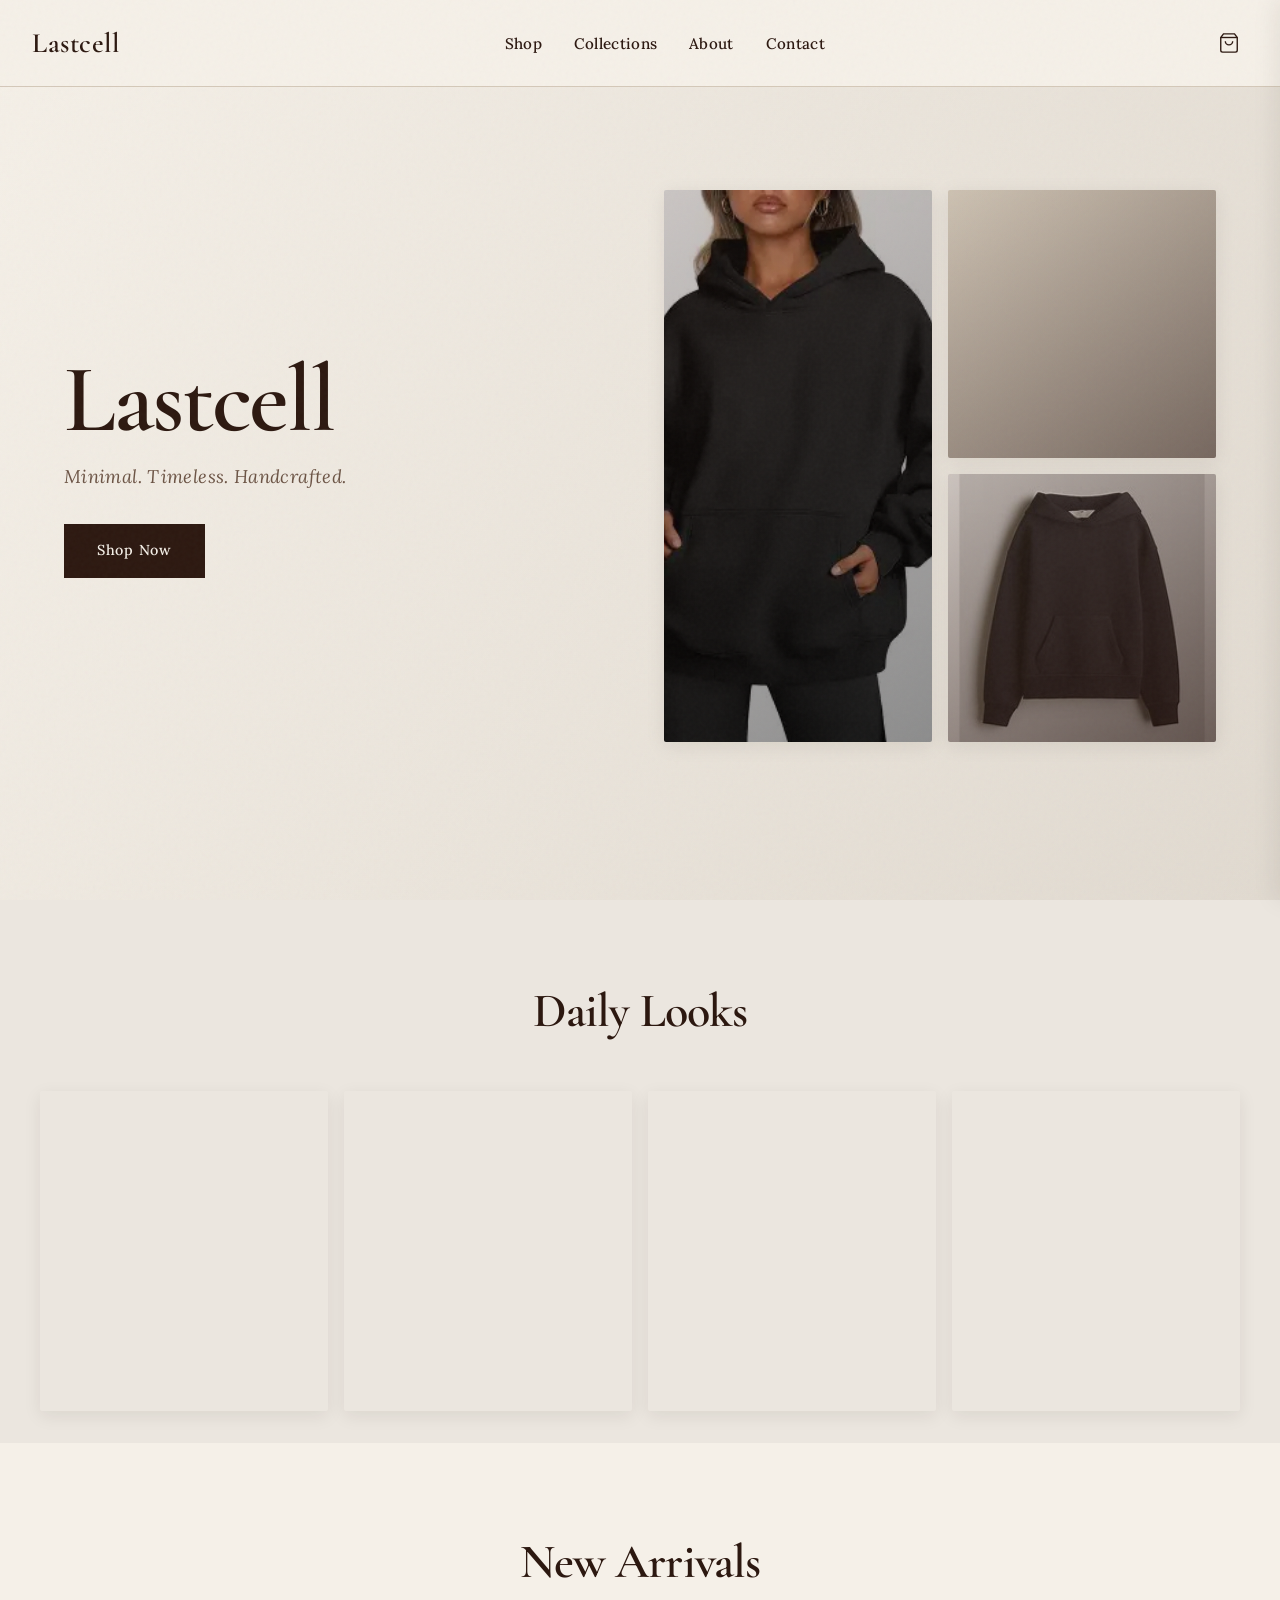
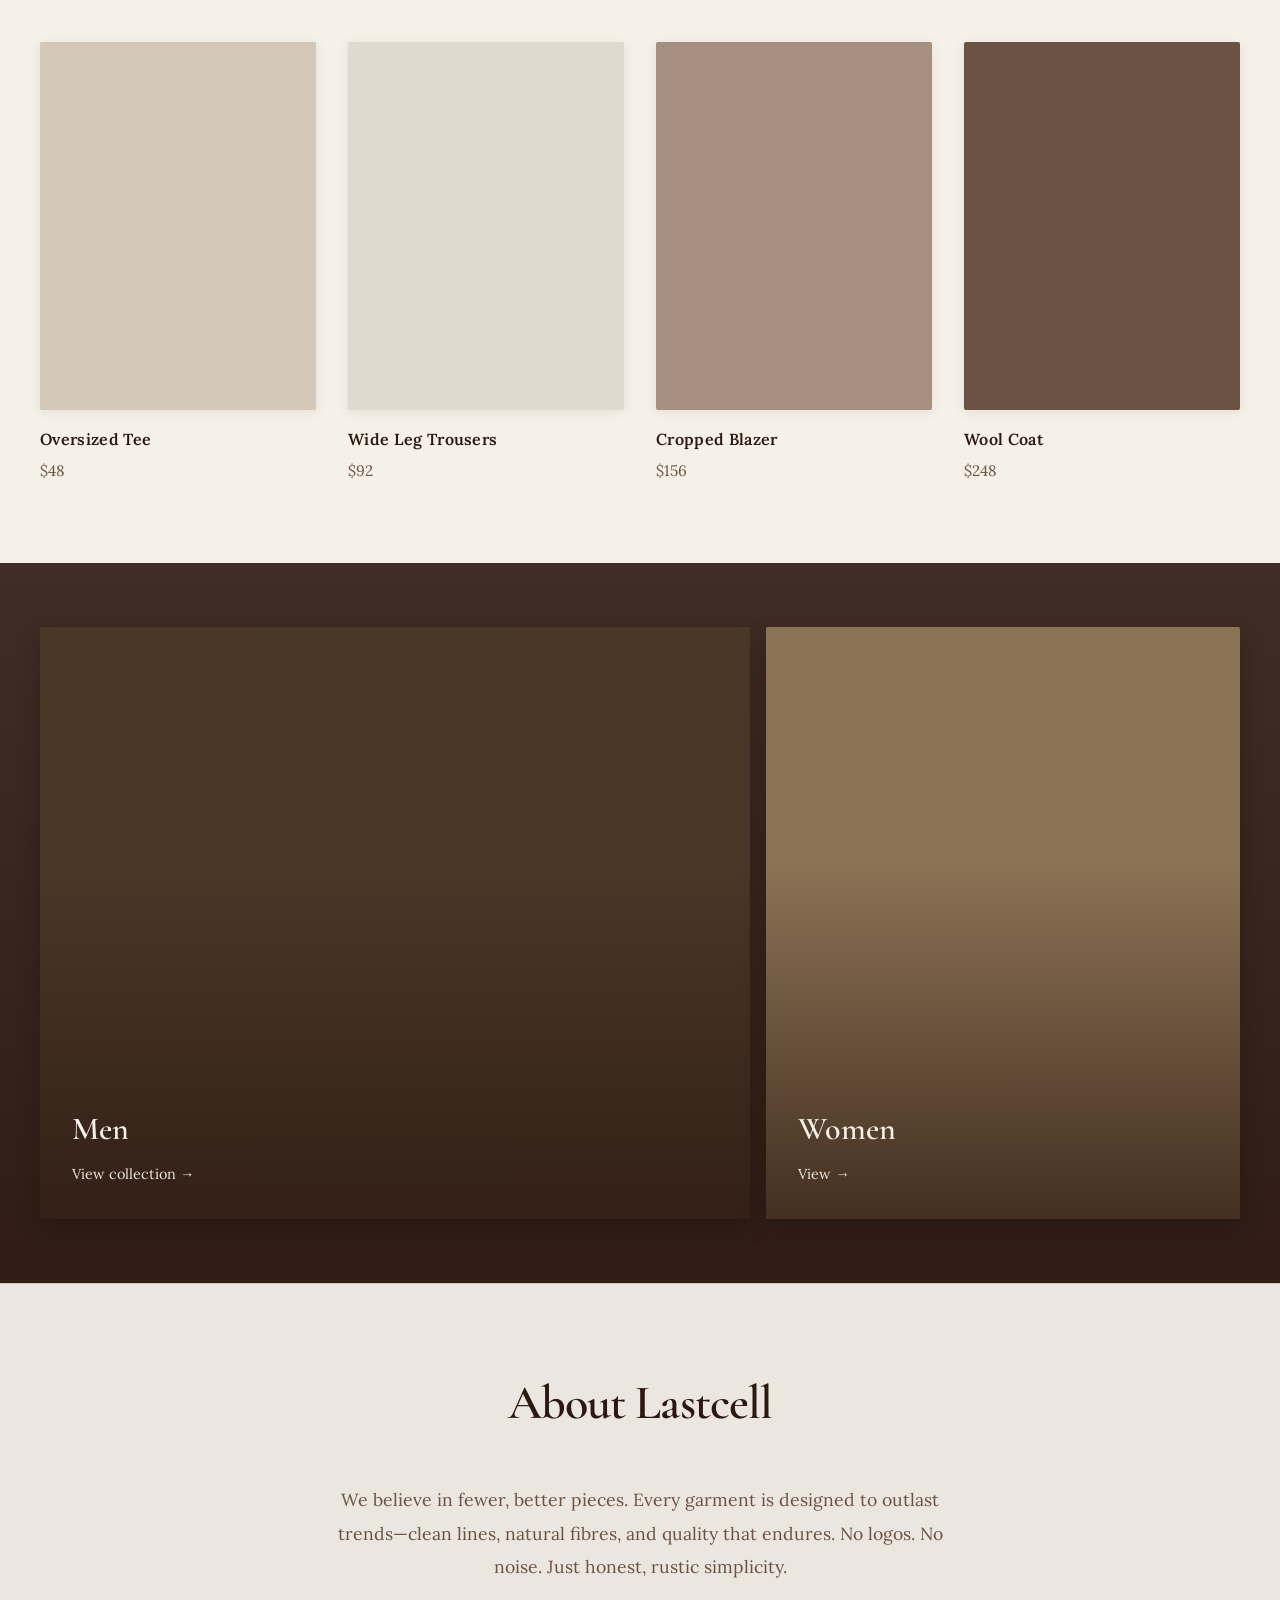
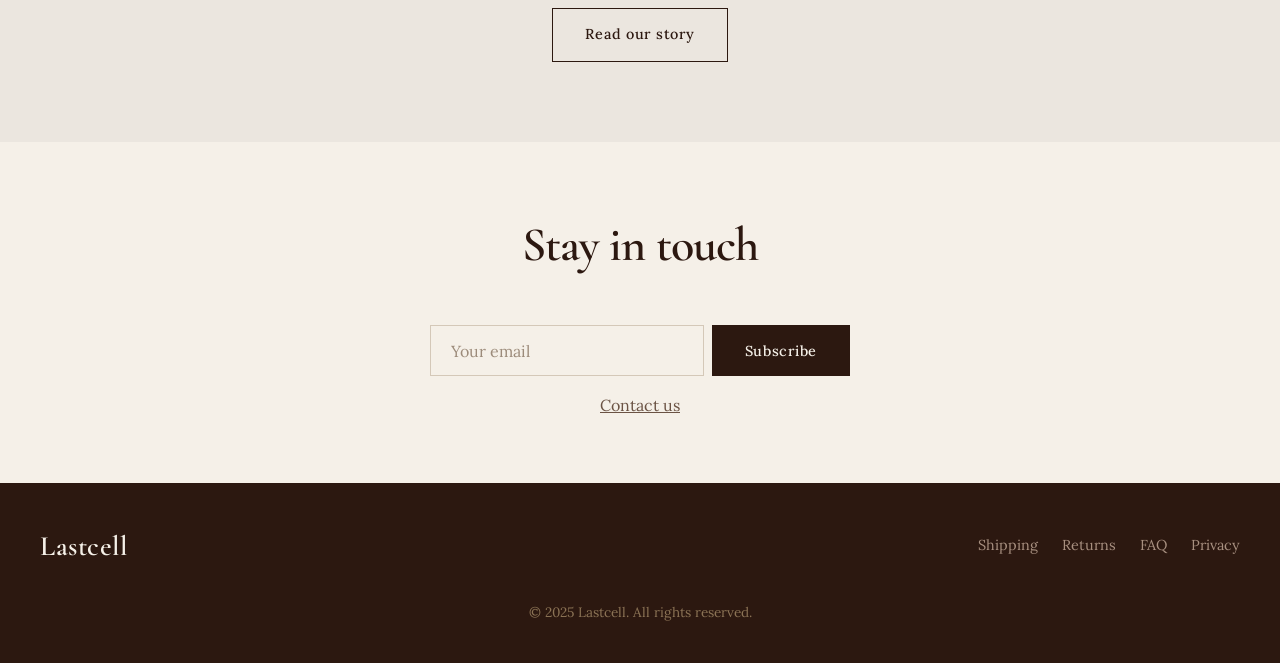
==== index.html @ 18452220 "Add files via upload" ====
<!DOCTYPE html>
<html lang="en">
<head>
  <meta charset="UTF-8">
  <meta name="viewport" content="width=device-width, initial-scale=1.0">
  <title>Lastcell — Clothing Store</title>
  <link rel="preconnect" href="https://fonts.googleapis.com">
  <link rel="preconnect" href="https://fonts.gstatic.com" crossorigin>
  <link href="https://fonts.googleapis.com/css2?family=Cormorant+Garamond:ital,wght@0,400;0,600;1,400&family=Lora:ital,wght@0,400;0,500;0,600;1,400&display=swap" rel="stylesheet">
  <link rel="stylesheet" href="styles.css">
</head>
<body>
  <header class="header">
    <a href="index.html" class="logo">Lastcell</a>
    <nav class="nav">
      <a href="shop.html">Shop</a>
      <a href="collections.html">Collections</a>
      <a href="about.html">About</a>
      <a href="contact.html">Contact</a>
    </nav>
    <div class="header-actions">
      <button class="icon-btn" id="cart-btn" aria-label="Cart">
        <svg width="22" height="22" viewBox="0 0 24 24" fill="none" stroke="currentColor" stroke-width="1.5"><path d="M6 2L3 6v14a2 2 0 0 0 2 2h14a2 2 0 0 0 2-2V6l-3-4z"/><line x1="3" y1="6" x2="21" y2="6"/><path d="M16 10a4 4 0 0 1-8 0"/></svg>
        <span class="cart-count" id="cart-count">0</span>
      </button>
      <button class="icon-btn menu-toggle" id="menu-toggle" aria-label="Menu">
        <span></span><span></span><span></span>
      </button>
    </div>
  </header>

  <main>
    <section class="hero">
      <div class="hero-content">
        <h1>Lastcell</h1>
        <p class="hero-tagline">Minimal. Timeless. Handcrafted.</p>
        <a href="shop.html" class="btn btn-primary">Shop Now</a>
      </div>
      <div class="hero-visual">
        <div class="hero-block hero-block-1"></div>
        <div class="hero-block hero-block-2"></div>
        <div class="hero-block hero-block-3"></div>
      </div>
    </section>

    <section class="lookbook">
      <h2 class="section-title">Daily Looks</h2>
      <div class="lookbook-grid">
        <div class="lookbook-item lookbook-1"></div>
        <div class="lookbook-item lookbook-2"></div>
        <div class="lookbook-item lookbook-3"></div>
        <div class="lookbook-item lookbook-4"></div>
      </div>
    </section>

    <section class="shop" id="shop">
      <h2 class="section-title">New Arrivals</h2>
      <div class="product-grid">
        <article class="product-card" data-id="1">
          <div class="product-image">
            <div class="product-placeholder product-a"></div>
            <button class="quick-add" data-name="Oversized Tee" data-price="48">Add to Cart</button>
          </div>
          <div class="product-info">
            <h3>Oversized Tee</h3>
            <span class="price">$48</span>
          </div>
        </article>
        <article class="product-card" data-id="2">
          <div class="product-image">
            <div class="product-placeholder product-b"></div>
            <button class="quick-add" data-name="Wide Leg Trousers" data-price="92">Add to Cart</button>
          </div>
          <div class="product-info">
            <h3>Wide Leg Trousers</h3>
            <span class="price">$92</span>
          </div>
        </article>
        <article class="product-card" data-id="3">
          <div class="product-image">
            <div class="product-placeholder product-c"></div>
            <button class="quick-add" data-name="Cropped Blazer" data-price="156">Add to Cart</button>
          </div>
          <div class="product-info">
            <h3>Cropped Blazer</h3>
            <span class="price">$156</span>
          </div>
        </article>
        <article class="product-card" data-id="4">
          <div class="product-image">
            <div class="product-placeholder product-d"></div>
            <button class="quick-add" data-name="Wool Coat" data-price="248">Add to Cart</button>
          </div>
          <div class="product-info">
            <h3>Wool Coat</h3>
            <span class="price">$248</span>
          </div>
        </article>
      </div>
    </section>

    <section class="collections" id="collections">
      <div class="collection-row">
        <div class="collection-card collection-card-large">
          <div class="collection-bg collection-men"></div>
          <div class="collection-overlay">
            <h3>Men</h3>
            <a href="collections.html#men" class="link-arrow">View collection →</a>
          </div>
        </div>
        <div class="collection-card">
          <div class="collection-bg collection-women"></div>
          <div class="collection-overlay">
            <h3>Women</h3>
            <a href="collections.html#women" class="link-arrow">View →</a>
          </div>
        </div>
      </div>
    </section>

    <section class="about" id="about">
      <div class="about-inner">
        <h2 class="section-title">About Lastcell</h2>
        <p class="about-text">We believe in fewer, better pieces. Every garment is designed to outlast trends—clean lines, natural fibres, and quality that endures. No logos. No noise. Just honest, rustic simplicity.</p>
        <a href="about.html" class="btn btn-outline" style="margin-top: 1.5rem;">Read our story</a>
      </div>
    </section>

    <section class="contact" id="contact">
      <h2 class="section-title">Stay in touch</h2>
      <form class="newsletter-form" id="newsletter-form">
        <input type="email" placeholder="Your email" required>
        <button type="submit" class="btn btn-primary">Subscribe</button>
      </form>
      <p style="text-align: center; margin-top: 1rem;"><a href="contact.html" style="color: var(--brown-mid); text-decoration: underline;">Contact us</a></p>
    </section>
  </main>

  <footer class="footer">
    <div class="footer-inner">
      <a href="index.html" class="logo">Lastcell</a>
      <div class="footer-links">
        <a href="shipping.html">Shipping</a>
        <a href="returns.html">Returns</a>
        <a href="faq.html">FAQ</a>
        <a href="privacy.html">Privacy</a>
      </div>
      <p class="copyright">© 2025 Lastcell. All rights reserved.</p>
    </div>
  </footer>

  <aside class="cart-drawer" id="cart-drawer">
    <div class="cart-header">
      <h3>Your Cart</h3>
      <button class="icon-btn close-cart" id="close-cart" aria-label="Close cart">×</button>
    </div>
    <ul class="cart-items" id="cart-items"></ul>
    <div class="cart-footer">
      <p class="cart-total">Total: $<span id="cart-total">0</span></p>
      <button class="btn btn-primary btn-full">Checkout</button>
    </div>
  </aside>
  <div class="cart-overlay" id="cart-overlay"></div>

  <script src="script.js"></script>
</body>
</html>
---- styles.css ----
/* Lastcell — Rustic Clothing Store */

:root {
  --cream: #f5f0e8;
  --paper: #ebe6df;
  --sand: #e0d9cf;
  --brown-dark: #2c1810;
  --brown: #4a3728;
  --brown-mid: #6b5344;
  --brown-light: #8b7355;
  --tan: #a89080;
  --gray-warm: #9c8b7a;
  --border: #d4c8b8;
  --shadow: rgba(44, 24, 16, 0.08);
  --transition: 0.25s ease;
}

*,
*::before,
*::after {
  box-sizing: border-box;
  margin: 0;
  padding: 0;
}

html {
  scroll-behavior: smooth;
}

body {
  font-family: 'Lora', Georgia, serif;
  background: var(--cream);
  color: var(--brown-dark);
  line-height: 1.65;
  overflow-x: hidden;
}

body::before {
  content: "";
  position: fixed;
  inset: 0;
  background-image: url("data:image/svg+xml,%3Csvg viewBox='0 0 256 256' xmlns='http://www.w3.org/2000/svg'%3E%3Cfilter id='noise'%3E%3CfeTurbulence type='fractalNoise' baseFrequency='0.9' numOctaves='4' stitchTiles='stitch'/%3E%3C/filter%3E%3Crect width='100%25' height='100%25' filter='url(%23noise)' opacity='0.03'/%3E%3C/svg%3E");
  pointer-events: none;
  z-index: 9999;
}

/* Header */
.header {
  position: fixed;
  top: 0;
  left: 0;
  right: 0;
  z-index: 100;
  display: flex;
  align-items: center;
  justify-content: space-between;
  padding: 1.25rem 2rem;
  background: var(--cream);
  border-bottom: 1px solid var(--border);
  transition: background var(--transition);
}

.header.scrolled {
  background: rgba(245, 240, 232, 0.96);
  backdrop-filter: blur(8px);
}

.logo {
  font-family: 'Cormorant Garamond', serif;
  font-size: 1.75rem;
  font-weight: 600;
  letter-spacing: 0.02em;
  color: var(--brown-dark);
  text-decoration: none;
}

.logo:hover {
  color: var(--brown);
}

.nav {
  display: flex;
  gap: 2rem;
}

.nav a {
  color: var(--brown-dark);
  text-decoration: none;
  font-size: 0.95rem;
  font-weight: 500;
  letter-spacing: 0.02em;
  transition: color var(--transition);
}

.nav a:hover,
.nav a.active {
  color: var(--brown-light);
}

.header-actions {
  display: flex;
  align-items: center;
  gap: 0.75rem;
}

.icon-btn {
  background: none;
  border: none;
  cursor: pointer;
  padding: 0.5rem;
  color: var(--brown-dark);
  position: relative;
  display: flex;
  align-items: center;
  justify-content: center;
  transition: opacity var(--transition);
}

.icon-btn:hover {
  opacity: 0.75;
}

.cart-count {
  position: absolute;
  top: 2px;
  right: 2px;
  background: var(--brown-dark);
  color: var(--cream);
  font-size: 0.65rem;
  font-weight: 600;
  min-width: 1.1rem;
  height: 1.1rem;
  border-radius: 50%;
  display: flex;
  align-items: center;
  justify-content: center;
}

.cart-count.empty {
  display: none;
}

.menu-toggle {
  flex-direction: column;
  gap: 5px;
  display: none;
}

.menu-toggle span {
  display: block;
  width: 20px;
  height: 2px;
  background: var(--brown-dark);
}

@media (max-width: 768px) {
  .nav {
    position: absolute;
    top: 100%;
    left: 0;
    right: 0;
    flex-direction: column;
    background: var(--cream);
    border-bottom: 1px solid var(--border);
    padding: 1rem;
    gap: 0.5rem;
    display: none;
  }
  .nav.open {
    display: flex;
  }
  .menu-toggle {
    display: flex;
  }
}

/* Hero */
.hero {
  min-height: 100vh;
  display: grid;
  grid-template-columns: 1fr 1fr;
  align-items: center;
  padding: 6rem 4rem 4rem;
  gap: 3rem;
  background:
    linear-gradient(120deg, rgba(245, 240, 232, 0.95), rgba(224, 217, 207, 0.96)),
    url("https://images.unsplash.com/photo-1490481651871-ab68de25d43d?auto=format&fit=crop&w=1600&q=80")
      center/cover no-repeat;
}

.hero-content h1 {
  font-family: 'Cormorant Garamond', serif;
  font-size: clamp(3.5rem, 8vw, 6rem);
  font-weight: 600;
  letter-spacing: -0.02em;
  line-height: 0.95;
  margin-bottom: 1rem;
  color: var(--brown-dark);
}

.hero-tagline {
  font-size: 1.15rem;
  color: var(--brown-mid);
  margin-bottom: 2rem;
  letter-spacing: 0.02em;
  font-style: italic;
}

.btn {
  display: inline-block;
  padding: 0.9rem 2rem;
  font-family: inherit;
  font-size: 0.9rem;
  font-weight: 500;
  letter-spacing: 0.05em;
  text-decoration: none;
  border: 1px solid var(--brown-dark);
  cursor: pointer;
  transition: background var(--transition), color var(--transition), border-color var(--transition);
}

.btn-primary {
  background: var(--brown-dark);
  color: var(--cream);
  border-color: var(--brown-dark);
}

.btn-primary:hover {
  background: var(--brown);
  border-color: var(--brown);
}

.btn-outline {
  background: transparent;
  color: var(--brown-dark);
}

.btn-outline:hover {
  background: var(--brown-dark);
  color: var(--cream);
}

.hero-visual {
  display: grid;
  grid-template-columns: 1fr 1fr;
  grid-template-rows: 1fr 1fr;
  gap: 1rem;
  aspect-ratio: 1;
  max-height: 70vh;
}

.hero-block {
  border-radius: 2px;
  transition: transform var(--transition);
  box-shadow: 0 4px 20px var(--shadow);
}

.hero-block-1 {
  grid-row: span 2;
  background:
    linear-gradient(145deg, rgba(44, 24, 16, 0.25), rgba(0, 0, 0, 0.45)),
    url("images/hero-main.webp")
      center/cover no-repeat;
}

.hero-block-2 {
  background:
    linear-gradient(145deg, rgba(139, 115, 85, 0.3), rgba(44, 24, 16, 0.6)),
    url("images/hero-side.webp")
      center/cover no-repeat;
}

.hero-block-3 {
  background:
    linear-gradient(145deg, rgba(107, 83, 68, 0.35), rgba(44, 24, 16, 0.7)),
    url("images/hero-bottom.jpeg")
      center/cover no-repeat;
}

.hero-block:hover {
  transform: scale(1.02);
}

@media (max-width: 900px) {
  .hero {
    grid-template-columns: 1fr;
    padding: 5rem 2rem 3rem;
    text-align: center;
  }
  .hero-content .btn {
    margin: 0 auto;
  }
  .hero-visual {
    max-height: 50vh;
    margin: 0 auto;
  }
}

/* Page title (inner pages) */
.page-hero {
  padding: 7rem 2rem 3rem;
  text-align: center;
  background: var(--paper);
  border-bottom: 1px solid var(--border);
}

.page-hero h1 {
  font-family: 'Cormorant Garamond', serif;
  font-size: clamp(2.5rem, 5vw, 3.5rem);
  font-weight: 600;
  color: var(--brown-dark);
  margin-bottom: 0.5rem;
}

.page-hero p {
  color: var(--brown-mid);
  font-size: 1.05rem;
}

/* Sections */
.section-title {
  font-family: 'Cormorant Garamond', serif;
  font-size: clamp(2rem, 4vw, 3rem);
  font-weight: 600;
  letter-spacing: -0.02em;
  margin-bottom: 2.5rem;
  text-align: center;
  color: var(--brown-dark);
}

/* Lookbook */
.lookbook {
  padding: 4.5rem 2rem 2rem;
  background: var(--paper);
}

.lookbook-grid {
  max-width: 1200px;
  margin: 0 auto;
  display: grid;
  grid-template-columns: repeat(4, 1fr);
  gap: 1rem;
}

.lookbook-item {
  border-radius: 2px;
  min-height: 320px;
  box-shadow: 0 5px 18px var(--shadow);
}

.lookbook-1 {
  background: url("https://images.unsplash.com/photo-1524504388940-b1c1722653e1?auto=format&fit=crop&w=900&q=80")
    center/cover no-repeat;
}

.lookbook-2 {
  background: url("https://images.unsplash.com/photo-1485230895905-ec40ba36b9bc?auto=format&fit=crop&w=900&q=80")
    center/cover no-repeat;
}

.lookbook-3 {
  background: url("https://images.unsplash.com/photo-1464863979621-258859e62245?auto=format&fit=crop&w=900&q=80")
    center/cover no-repeat;
}

.lookbook-4 {
  background: url("https://images.unsplash.com/photo-1515886657613-9f3515b0c78f?auto=format&fit=crop&w=900&q=80")
    center/cover no-repeat;
}

@media (max-width: 900px) {
  .lookbook-grid {
    grid-template-columns: repeat(2, 1fr);
  }
}

@media (max-width: 560px) {
  .lookbook-grid {
    grid-template-columns: 1fr;
  }
}

/* Shop / Products */
.shop {
  padding: 5rem 2rem;
  background: var(--cream);
}

.product-grid {
  display: grid;
  grid-template-columns: repeat(auto-fill, minmax(260px, 1fr));
  gap: 2rem;
  max-width: 1200px;
  margin: 0 auto;
}

.product-card {
  transition: transform var(--transition);
}

.product-card:hover {
  transform: translateY(-4px);
}

.product-image {
  position: relative;
  aspect-ratio: 3/4;
  border-radius: 2px;
  overflow: hidden;
  margin-bottom: 1rem;
  background: var(--sand);
  box-shadow: 0 2px 12px var(--shadow);
}

.product-placeholder {
  width: 100%;
  height: 100%;
}

.product-a {
  background: #d4c8b8 url("https://images.unsplash.com/photo-1503341504253-dff4815485f1?auto=format&fit=crop&w=900&q=80")
    center/cover no-repeat;
}
.product-b {
  background: #e0d9cf url("https://images.unsplash.com/photo-1475180098004-ca77a66827be?auto=format&fit=crop&w=900&q=80")
    center/cover no-repeat;
}
.product-c {
  background: #a89080 url("https://images.unsplash.com/photo-1554412933-514a83d2f3c8?auto=format&fit=crop&w=900&q=80")
    center/cover no-repeat;
}
.product-d {
  background: #6b5344 url("https://images.unsplash.com/photo-1489987707025-afc232f7ea0f?auto=format&fit=crop&w=900&q=80")
    center/cover no-repeat;
}

.quick-add {
  position: absolute;
  bottom: 0;
  left: 0;
  right: 0;
  padding: 1rem;
  background: var(--brown-dark);
  color: var(--cream);
  border: none;
  font-family: inherit;
  font-size: 0.85rem;
  font-weight: 500;
  letter-spacing: 0.05em;
  cursor: pointer;
  transform: translateY(100%);
  transition: transform var(--transition);
}

.product-card:hover .quick-add {
  transform: translateY(0);
}

.quick-add:hover {
  background: var(--brown);
}

.product-info h3 {
  font-size: 1rem;
  font-weight: 600;
  letter-spacing: 0.02em;
  margin-bottom: 0.25rem;
  color: var(--brown-dark);
}

.product-info .price {
  font-size: 0.95rem;
  color: var(--brown-mid);
}

/* Collections */
.collections {
  padding: 4rem 2rem;
  background:
    linear-gradient(180deg, rgba(44, 24, 16, 0.9), rgba(44, 24, 16, 0.98)),
    url("https://images.unsplash.com/photo-1542272605-13f47b629b0c?auto=format&fit=crop&w=1500&q=80")
      center/cover no-repeat;
  color: var(--cream);
}

.collection-row {
  display: grid;
  grid-template-columns: 1.5fr 1fr;
  gap: 1rem;
  max-width: 1200px;
  margin: 0 auto;
}

.collection-card {
  position: relative;
  aspect-ratio: 4/5;
  border-radius: 2px;
  overflow: hidden;
  box-shadow: 0 8px 24px rgba(0,0,0,0.2);
}

.collection-card-large {
  aspect-ratio: auto;
  min-height: 400px;
}

.collection-bg {
  position: absolute;
  inset: 0;
  background-size: cover;
  background-position: center;
  transition: transform 0.5s ease;
}

.collection-card:hover .collection-bg {
  transform: scale(1.05);
}

.collection-men {
  background: #4a3728 url("https://images.unsplash.com/photo-1617137968427-85924c800a22?auto=format&fit=crop&w=1400&q=80")
    center/cover no-repeat;
}

.collection-women {
  background: #8b7355 url("https://images.unsplash.com/photo-1469334031218-e382a71b716b?auto=format&fit=crop&w=1400&q=80")
    center/cover no-repeat;
}

.collection-overlay {
  position: absolute;
  inset: 0;
  display: flex;
  flex-direction: column;
  justify-content: flex-end;
  padding: 2rem;
  background: linear-gradient(transparent 40%, rgba(44, 24, 16, 0.75) 100%);
}

.collection-overlay h3 {
  font-family: 'Cormorant Garamond', serif;
  font-size: 2rem;
  font-weight: 600;
  margin-bottom: 0.5rem;
}

.link-arrow {
  color: var(--cream);
  text-decoration: none;
  font-size: 0.9rem;
  opacity: 0.95;
  transition: opacity var(--transition);
}

.link-arrow:hover {
  opacity: 1;
}

@media (max-width: 768px) {
  .collection-row {
    grid-template-columns: 1fr;
  }
}

/* Collections page grid */
.collection-links {
  display: grid;
  grid-template-columns: repeat(auto-fit, minmax(280px, 1fr));
  gap: 2rem;
  max-width: 1000px;
  margin: 0 auto;
  padding: 3rem 2rem;
}

.collection-link-card {
  display: block;
  position: relative;
  aspect-ratio: 4/5;
  border-radius: 2px;
  overflow: hidden;
  text-decoration: none;
  color: var(--cream);
  box-shadow: 0 8px 24px var(--shadow);
}

.collection-link-card .collection-bg {
  position: absolute;
  inset: 0;
  transition: transform 0.5s ease;
}

.collection-link-card:hover .collection-bg {
  transform: scale(1.05);
}

.collection-link-card .collection-overlay {
  position: absolute;
  inset: 0;
  display: flex;
  flex-direction: column;
  justify-content: flex-end;
  padding: 2rem;
  background: linear-gradient(transparent 40%, rgba(44, 24, 16, 0.8) 100%);
}

.collection-link-card h3 {
  font-family: 'Cormorant Garamond', serif;
  font-size: 2rem;
  font-weight: 600;
}

/* About */
.about {
  padding: 5rem 2rem;
  background: var(--paper);
  border-top: 1px solid var(--border);
}

.about-inner {
  max-width: 640px;
  margin: 0 auto;
  text-align: center;
}

.about-text {
  font-size: 1.1rem;
  color: var(--brown-mid);
  line-height: 1.9;
}

/* Contact / Newsletter */
.contact {
  padding: 4rem 2rem;
  background: var(--cream);
}

.newsletter-form {
  display: flex;
  gap: 0.5rem;
  max-width: 420px;
  margin: 0 auto;
}

.newsletter-form input {
  flex: 1;
  padding: 0.9rem 1.25rem;
  font-family: inherit;
  font-size: 1rem;
  border: 1px solid var(--border);
  border-radius: 0;
  background: var(--cream);
  color: var(--brown-dark);
  outline: none;
  transition: border-color var(--transition);
}

.newsletter-form input:focus {
  border-color: var(--brown-dark);
}

.newsletter-form input::placeholder {
  color: var(--gray-warm);
}

@media (max-width: 480px) {
  .newsletter-form {
    flex-direction: column;
  }
}

/* Content page (about, contact, policy) */
.content-page {
  max-width: 720px;
  margin: 0 auto;
  padding: 3rem 2rem 5rem;
}

.content-page h2 {
  font-family: 'Cormorant Garamond', serif;
  font-size: 1.5rem;
  font-weight: 600;
  color: var(--brown-dark);
  margin-top: 2rem;
  margin-bottom: 0.75rem;
}

.content-page p,
.content-page ul {
  color: var(--brown-mid);
  margin-bottom: 1rem;
  line-height: 1.85;
}

.content-page ul {
  padding-left: 1.5rem;
}

.content-page a {
  color: var(--brown-light);
  text-decoration: underline;
}

.content-page a:hover {
  color: var(--brown-dark);
}

/* Contact form */
.contact-form {
  max-width: 480px;
  margin: 2rem auto 0;
}

.contact-form label {
  display: block;
  font-size: 0.9rem;
  font-weight: 500;
  color: var(--brown-dark);
  margin-bottom: 0.35rem;
}

.contact-form input,
.contact-form textarea {
  width: 100%;
  padding: 0.75rem 1rem;
  margin-bottom: 1.25rem;
  font-family: inherit;
  font-size: 1rem;
  border: 1px solid var(--border);
  background: var(--cream);
  color: var(--brown-dark);
  outline: none;
  transition: border-color var(--transition);
}

.contact-form textarea {
  min-height: 120px;
  resize: vertical;
}

.contact-form input:focus,
.contact-form textarea:focus {
  border-color: var(--brown-dark);
}

/* Footer */
.footer {
  padding: 2.5rem 2rem;
  background: var(--brown-dark);
  color: var(--cream);
}

.footer-inner {
  max-width: 1200px;
  margin: 0 auto;
  display: flex;
  flex-wrap: wrap;
  align-items: center;
  justify-content: space-between;
  gap: 1rem;
}

.footer .logo {
  color: var(--cream);
}

.footer-links {
  display: flex;
  gap: 1.5rem;
}

.footer-links a {
  color: var(--tan);
  text-decoration: none;
  font-size: 0.9rem;
  transition: color var(--transition);
}

.footer-links a:hover {
  color: var(--cream);
}

.copyright {
  font-size: 0.85rem;
  color: var(--brown-light);
  width: 100%;
  text-align: center;
  margin-top: 1rem;
}

@media (max-width: 600px) {
  .footer-inner {
    flex-direction: column;
    text-align: center;
  }
}

/* Cart drawer */
.cart-drawer {
  position: fixed;
  top: 0;
  right: 0;
  width: 100%;
  max-width: 380px;
  height: 100vh;
  background: var(--cream);
  box-shadow: -4px 0 24px var(--shadow);
  z-index: 200;
  display: flex;
  flex-direction: column;
  transform: translateX(100%);
  transition: transform 0.3s ease;
  border-left: 1px solid var(--border);
}

.cart-drawer.open {
  transform: translateX(0);
}

.cart-header {
  display: flex;
  align-items: center;
  justify-content: space-between;
  padding: 1.5rem 1.5rem 0;
  border-bottom: 1px solid var(--border);
  margin-bottom: 1rem;
}

.cart-header h3 {
  font-family: 'Cormorant Garamond', serif;
  font-size: 1.5rem;
  font-weight: 600;
  color: var(--brown-dark);
}

.close-cart {
  font-size: 1.75rem;
  line-height: 1;
  padding: 0.25rem;
  color: var(--brown-dark);
}

.cart-items {
  flex: 1;
  overflow-y: auto;
  padding: 0 1.5rem;
  list-style: none;
}

.cart-item {
  display: flex;
  justify-content: space-between;
  align-items: center;
  padding: 1rem 0;
  border-bottom: 1px solid var(--border);
}

.cart-item-name {
  font-weight: 500;
  color: var(--brown-dark);
}

.cart-item-price {
  color: var(--brown-mid);
  font-size: 0.9rem;
}

.cart-footer {
  padding: 1.5rem;
  border-top: 1px solid var(--border);
}

.cart-total {
  font-weight: 600;
  font-size: 1.1rem;
  margin-bottom: 1rem;
  color: var(--brown-dark);
}

.btn-full {
  width: 100%;
  text-align: center;
}

.cart-overlay {
  position: fixed;
  inset: 0;
  background: rgba(44, 24, 16, 0.35);
  z-index: 199;
  opacity: 0;
  pointer-events: none;
  transition: opacity 0.3s ease;
}

.cart-overlay.open {
  opacity: 1;
  pointer-events: auto;
}

.cart-empty {
  padding: 2rem;
  text-align: center;
  color: var(--brown-mid);
}
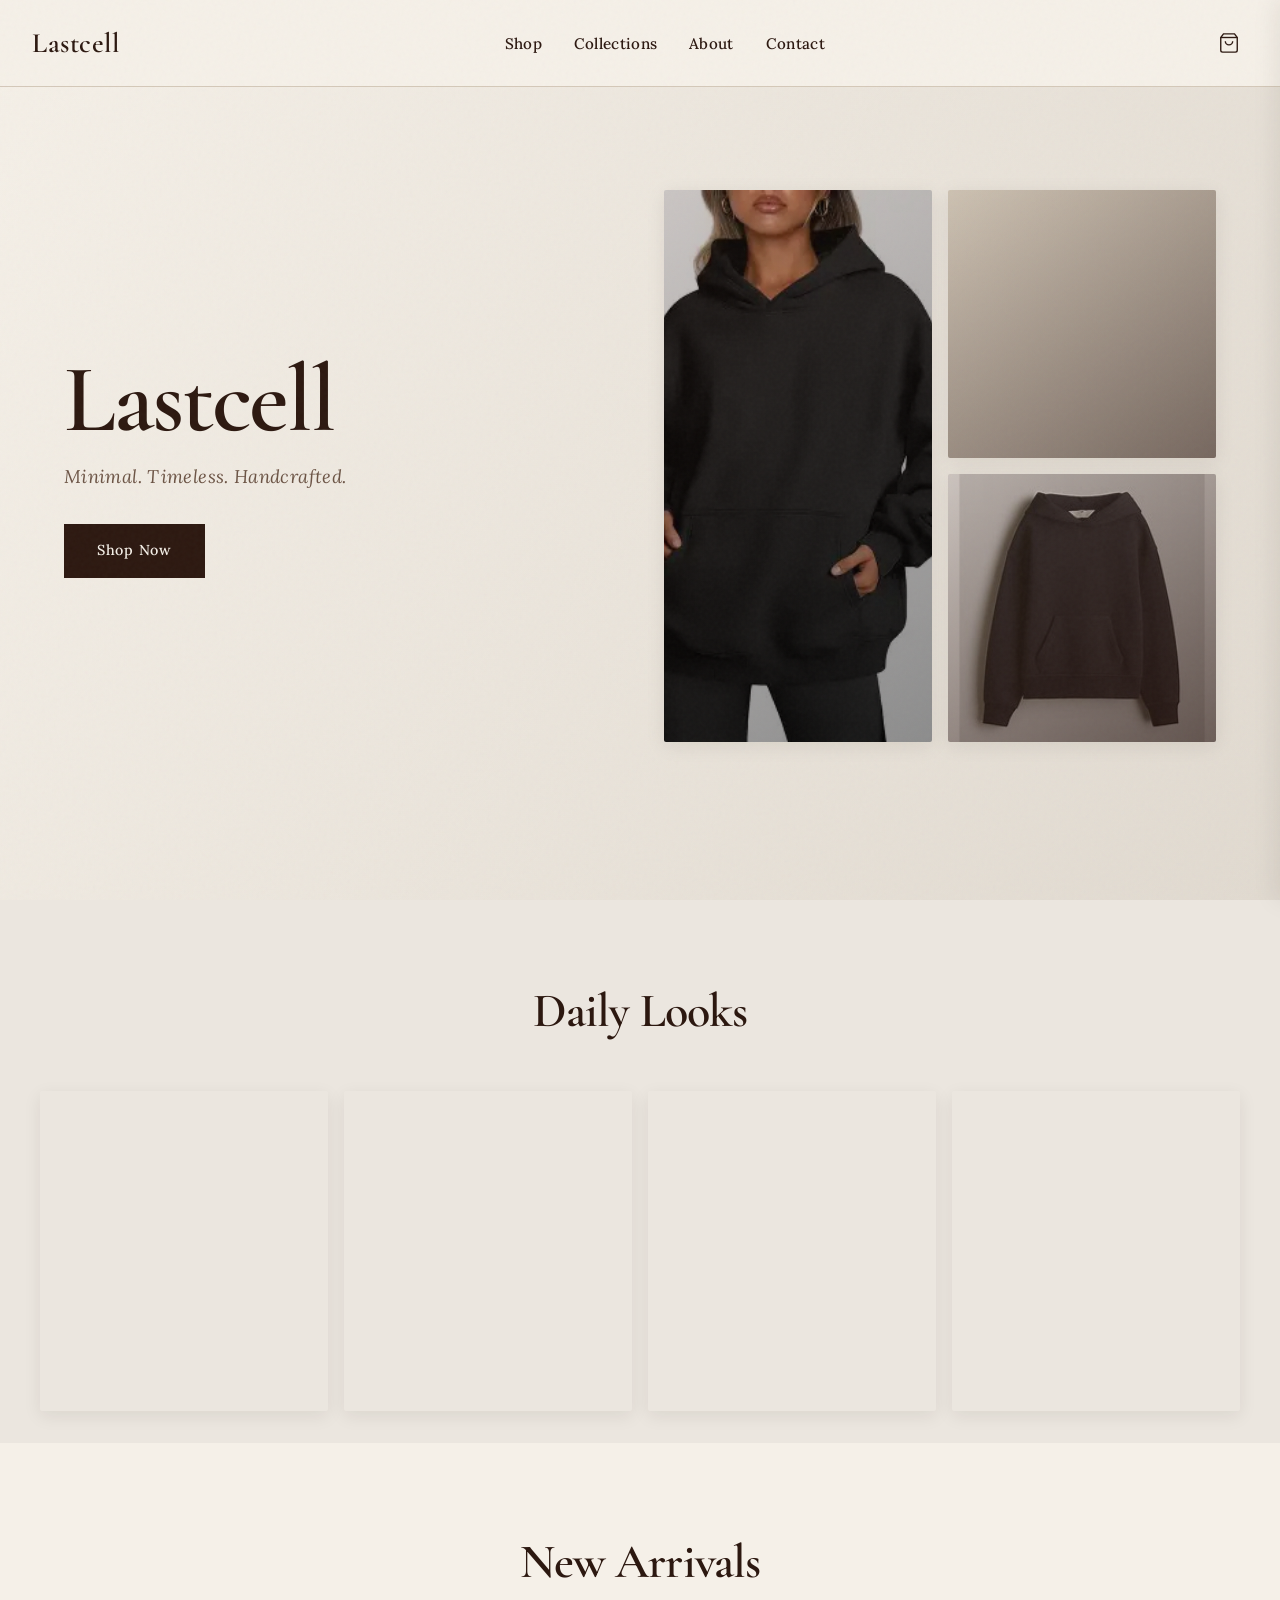
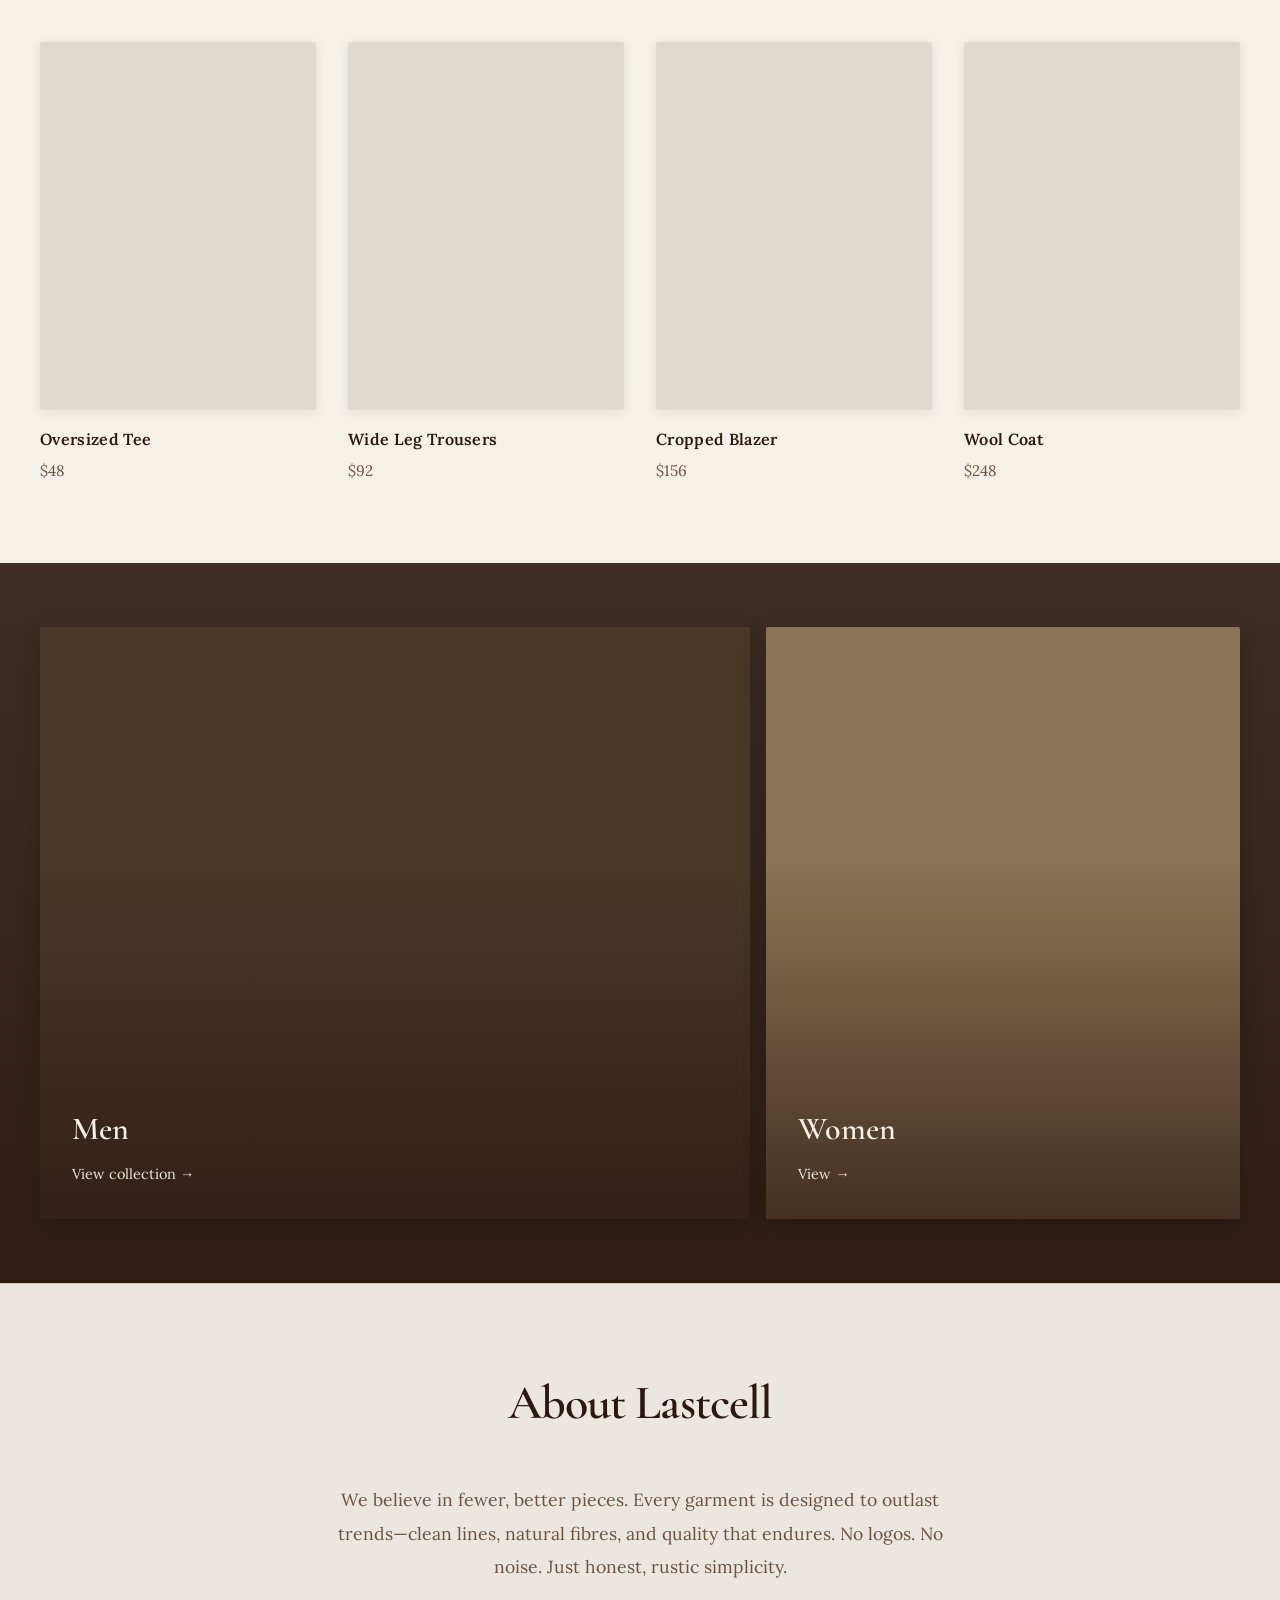
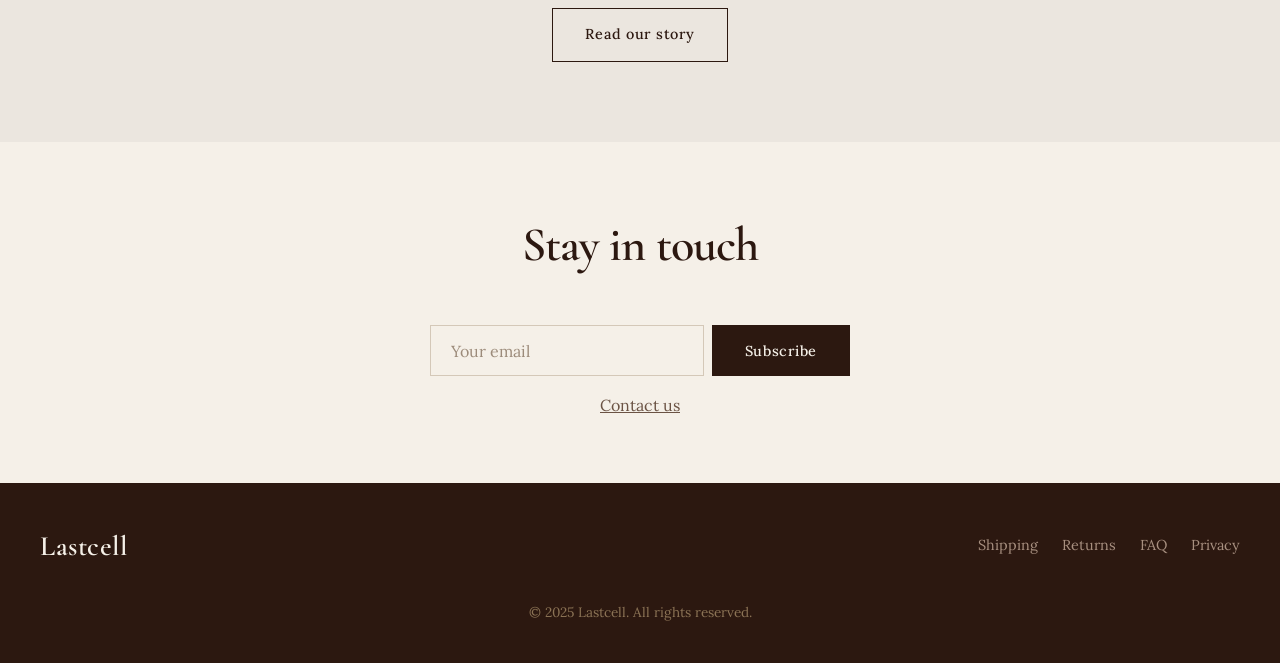
==== commit 172a5b35: "Update index.html" ====
--- a/index.html
+++ b/index.html
@@ -46,19 +46,28 @@
     <section class="lookbook">
       <h2 class="section-title">Daily Looks</h2>
       <div class="lookbook-grid">
-        <div class="lookbook-item lookbook-1"></div>
-        <div class="lookbook-item lookbook-2"></div>
-        <div class="lookbook-item lookbook-3"></div>
-        <div class="lookbook-item lookbook-4"></div>
+        <div class="lookbook-item lookbook-1">
+          <img src="https://images.unsplash.com/photo-1516826957135-700dedea698c?auto=format&fit=crop&w=800&q=80" alt="">
+        </div>
+        <div class="lookbook-item lookbook-2">
+          <img src="https://images.unsplash.com/photo-1503342217505-b0a15cf70489?auto=format&fit=crop&w=800&q=80" alt="">
+        </div>
+        <div class="lookbook-item lookbook-3">
+          <img src="https://images.unsplash.com/photo-1495121605193-b116b5b09a27?auto=format&fit=crop&w=800&q=80" alt="">
+        </div>
+        <div class="lookbook-item lookbook-4">
+          <img src="https://images.unsplash.com/photo-1529139574466-a303027c1d8b?auto=format&fit=crop&w=800&q=80" alt="">
+        </div>
       </div>
     </section>
 
     <section class="shop" id="shop">
       <h2 class="section-title">New Arrivals</h2>
       <div class="product-grid">
+
         <article class="product-card" data-id="1">
           <div class="product-image">
-            <div class="product-placeholder product-a"></div>
+            <img src="https://images.unsplash.com/photo-1602810319428-019690571b5b?auto=format&fit=crop&w=800&q=80" alt="">
             <button class="quick-add" data-name="Oversized Tee" data-price="48">Add to Cart</button>
           </div>
           <div class="product-info">
@@ -66,9 +75,10 @@
             <span class="price">$48</span>
           </div>
         </article>
+
         <article class="product-card" data-id="2">
           <div class="product-image">
-            <div class="product-placeholder product-b"></div>
+            <img src="https://images.unsplash.com/photo-1583003070462-8b6c6f2c7c62?auto=format&fit=crop&w=800&q=80" alt="">
             <button class="quick-add" data-name="Wide Leg Trousers" data-price="92">Add to Cart</button>
           </div>
           <div class="product-info">
@@ -76,9 +86,10 @@
             <span class="price">$92</span>
           </div>
         </article>
+
         <article class="product-card" data-id="3">
           <div class="product-image">
-            <div class="product-placeholder product-c"></div>
+            <img src="https://images.unsplash.com/photo-1593030761757-71fae45fa0e7?auto=format&fit=crop&w=800&q=80" alt="">
             <button class="quick-add" data-name="Cropped Blazer" data-price="156">Add to Cart</button>
           </div>
           <div class="product-info">
@@ -86,9 +97,10 @@
             <span class="price">$156</span>
           </div>
         </article>
+
         <article class="product-card" data-id="4">
           <div class="product-image">
-            <div class="product-placeholder product-d"></div>
+            <img src="https://images.unsplash.com/photo-1544441893-675973e31985?auto=format&fit=crop&w=800&q=80" alt="">
             <button class="quick-add" data-name="Wool Coat" data-price="248">Add to Cart</button>
           </div>
           <div class="product-info">
@@ -96,25 +108,33 @@
             <span class="price">$248</span>
           </div>
         </article>
+
       </div>
     </section>
 
     <section class="collections" id="collections">
       <div class="collection-row">
+
         <div class="collection-card collection-card-large">
-          <div class="collection-bg collection-men"></div>
+          <div class="collection-bg collection-men">
+            <img src="https://images.unsplash.com/photo-1593032457868-71c8e2dfc6d7?auto=format&fit=crop&w=1200&q=80" alt="">
+          </div>
           <div class="collection-overlay">
             <h3>Men</h3>
             <a href="collections.html#men" class="link-arrow">View collection →</a>
           </div>
         </div>
+
         <div class="collection-card">
-          <div class="collection-bg collection-women"></div>
+          <div class="collection-bg collection-women">
+            <img src="https://images.unsplash.com/photo-1594633313593-bab3825d0caf?auto=format&fit=crop&w=800&q=80" alt="">
+          </div>
           <div class="collection-overlay">
             <h3>Women</h3>
             <a href="collections.html#women" class="link-arrow">View →</a>
           </div>
         </div>
+
       </div>
     </section>
 
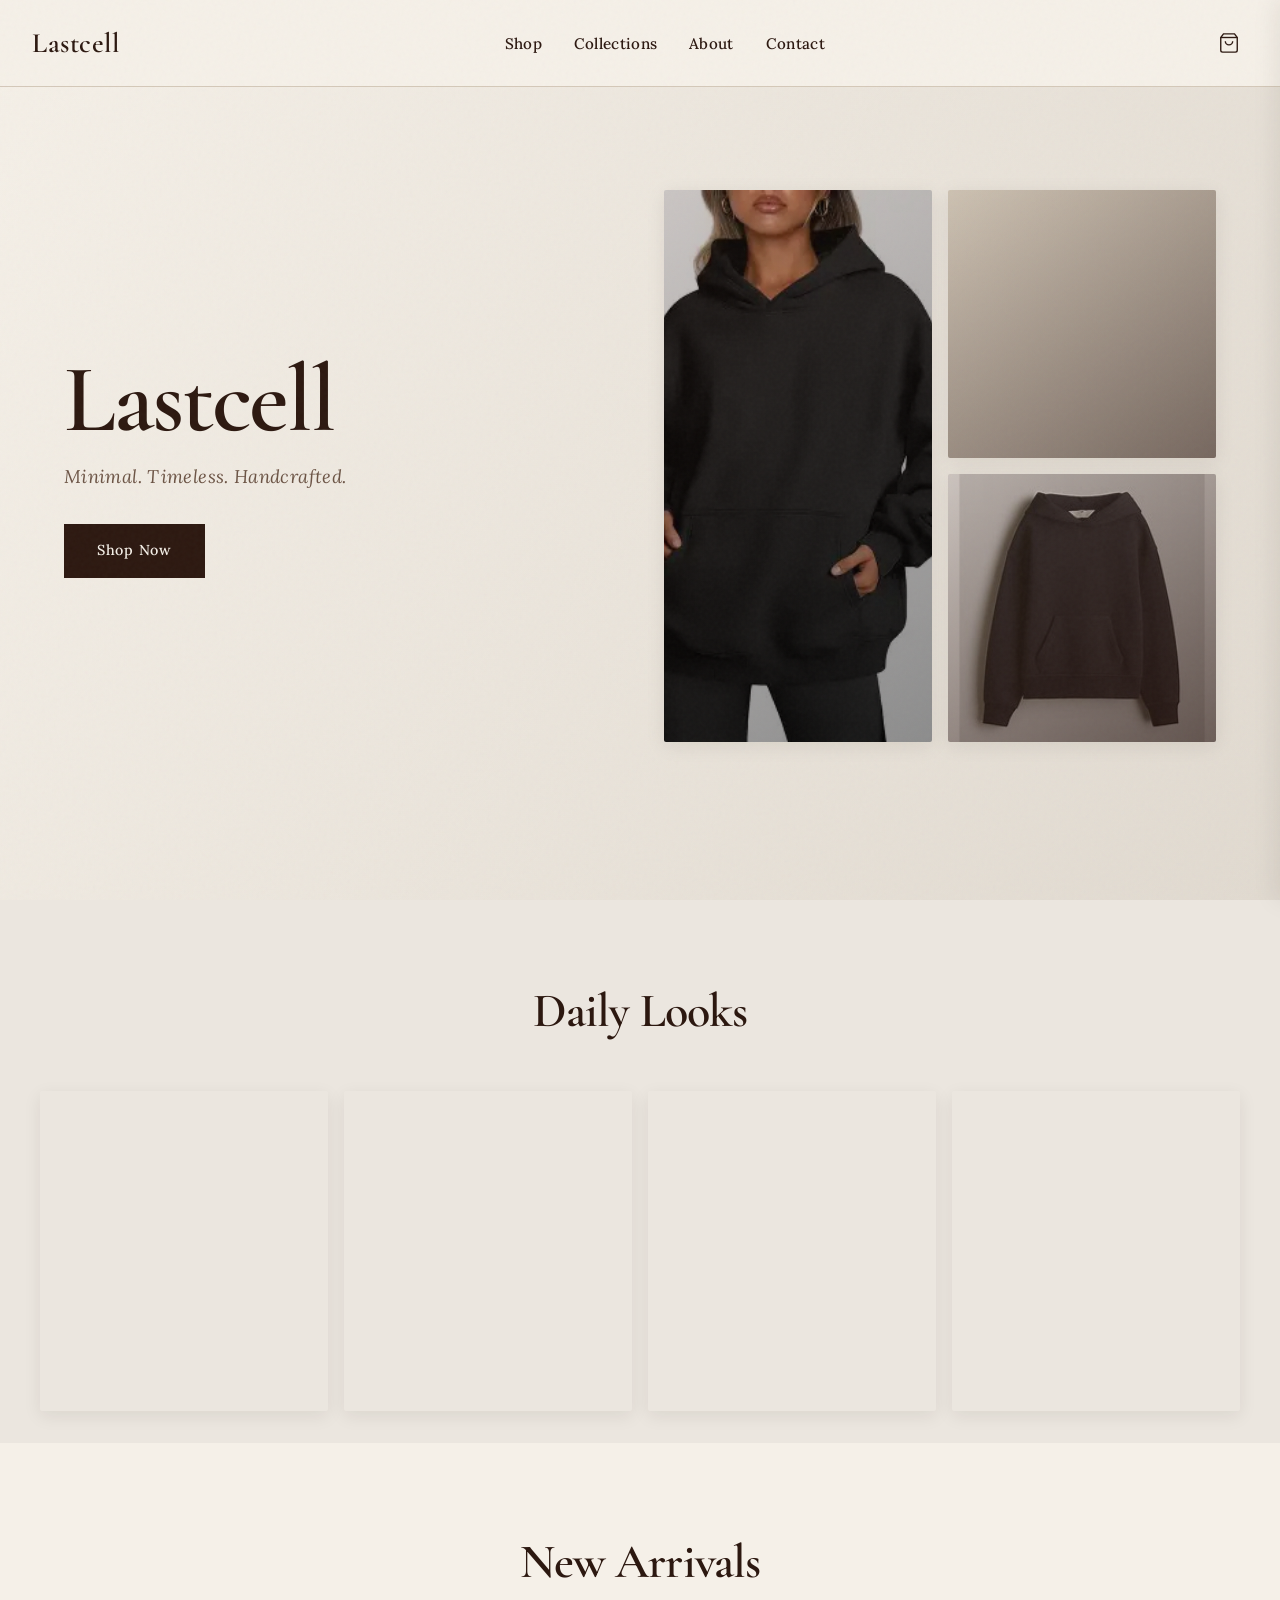
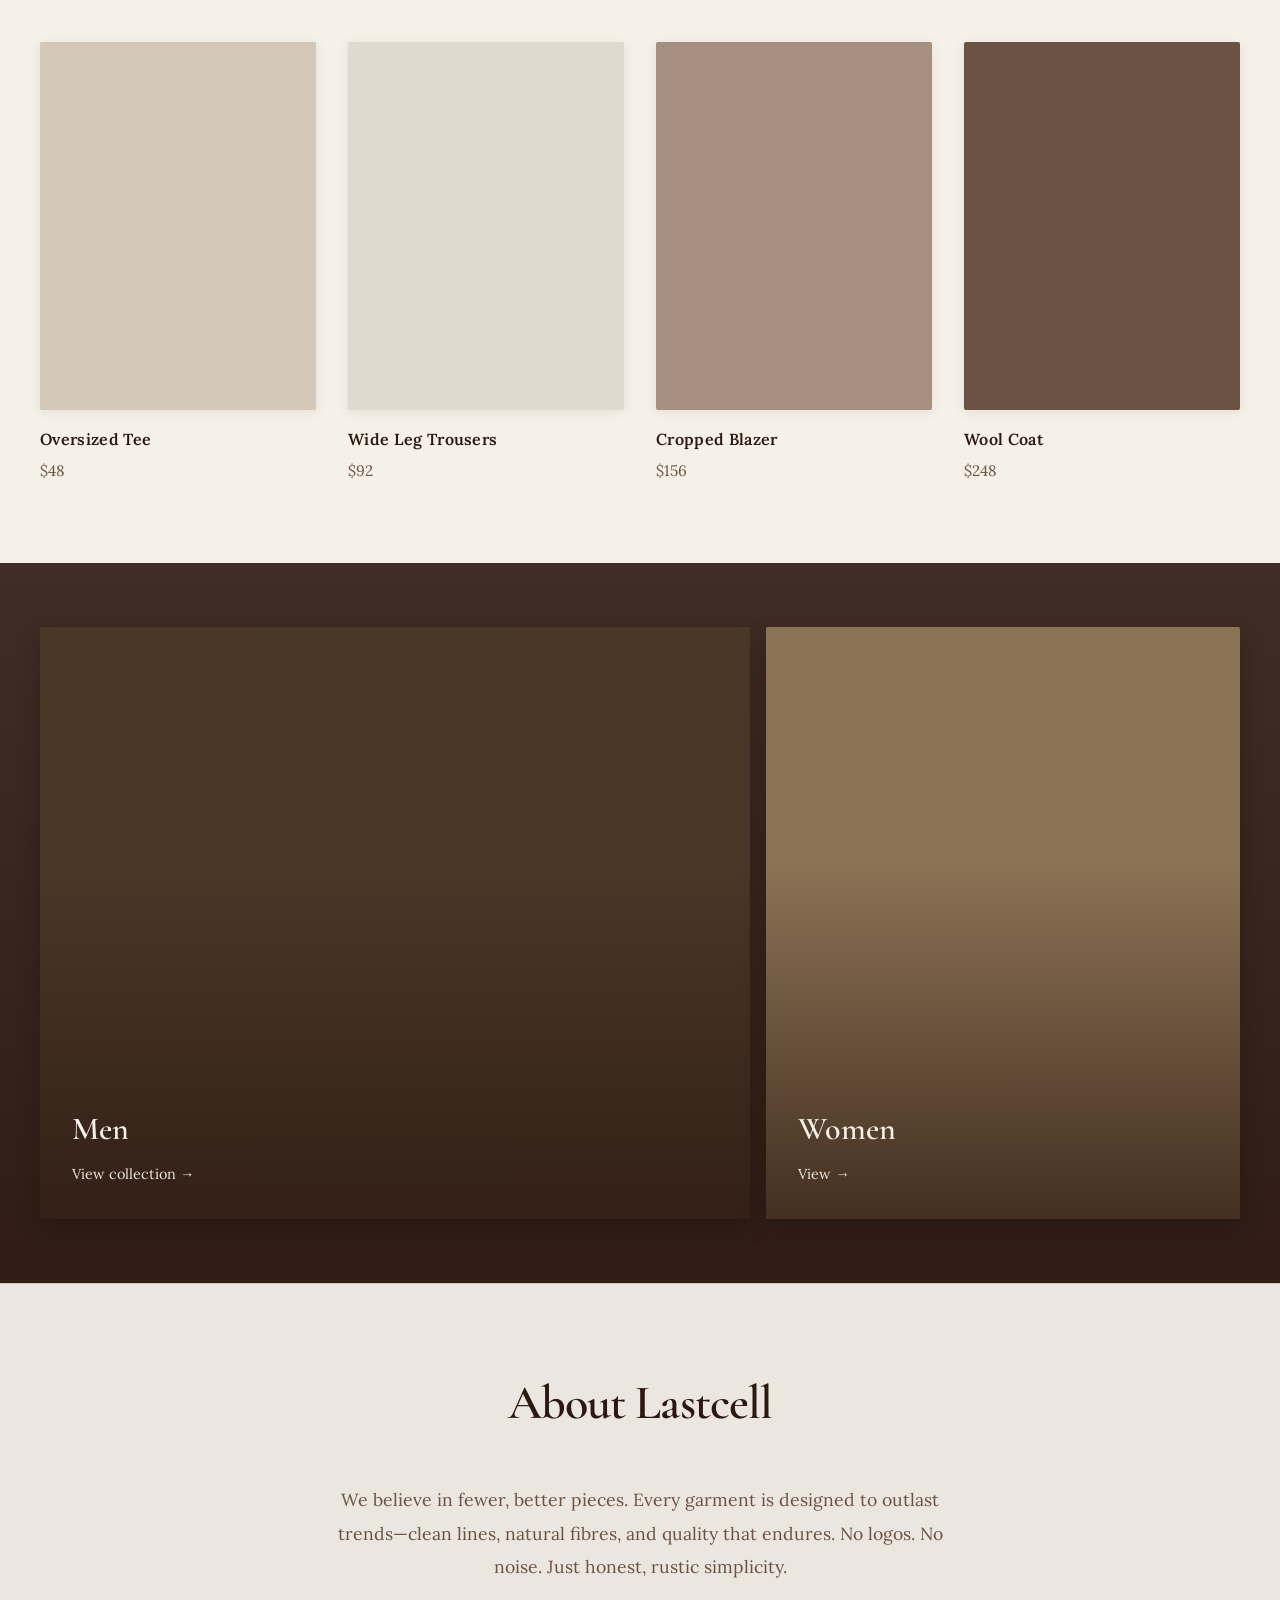
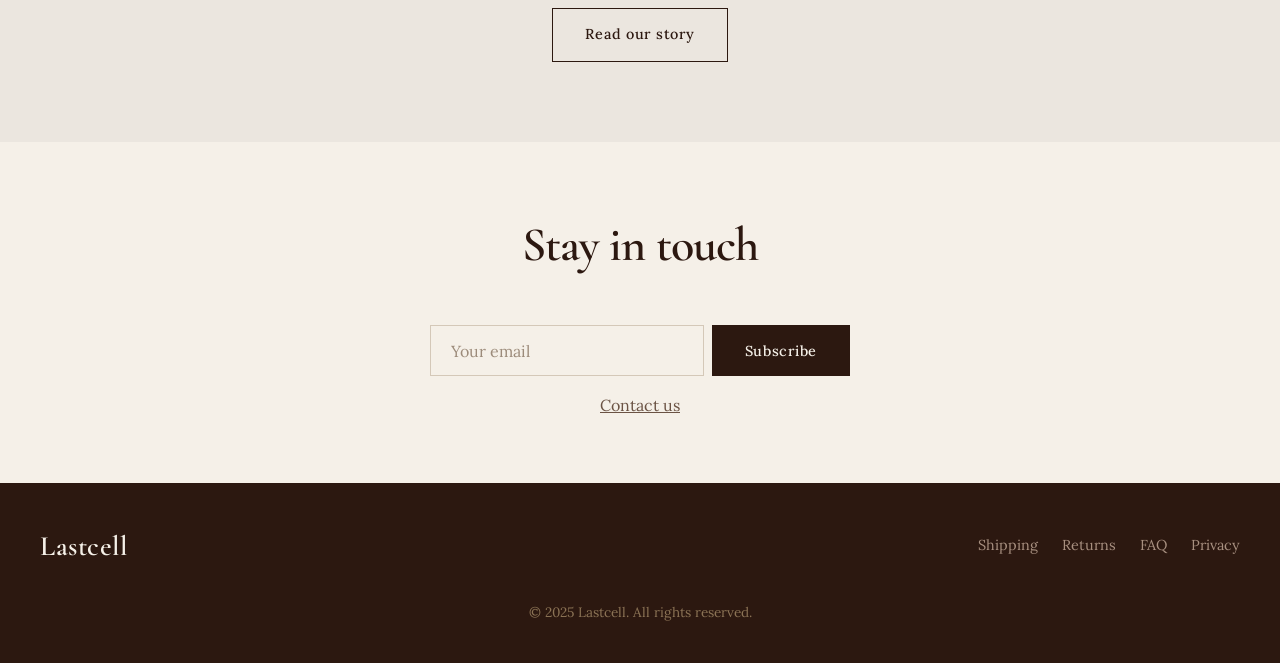
==== commit 10f01193: "Update index.html" ====
--- a/index.html
+++ b/index.html
@@ -46,28 +46,19 @@
     <section class="lookbook">
       <h2 class="section-title">Daily Looks</h2>
       <div class="lookbook-grid">
-        <div class="lookbook-item lookbook-1">
-          <img src="https://images.unsplash.com/photo-1516826957135-700dedea698c?auto=format&fit=crop&w=800&q=80" alt="">
-        </div>
-        <div class="lookbook-item lookbook-2">
-          <img src="https://images.unsplash.com/photo-1503342217505-b0a15cf70489?auto=format&fit=crop&w=800&q=80" alt="">
-        </div>
-        <div class="lookbook-item lookbook-3">
-          <img src="https://images.unsplash.com/photo-1495121605193-b116b5b09a27?auto=format&fit=crop&w=800&q=80" alt="">
-        </div>
-        <div class="lookbook-item lookbook-4">
-          <img src="https://images.unsplash.com/photo-1529139574466-a303027c1d8b?auto=format&fit=crop&w=800&q=80" alt="">
-        </div>
+        <div class="lookbook-item lookbook-1"></div>
+        <div class="lookbook-item lookbook-2"></div>
+        <div class="lookbook-item lookbook-3"></div>
+        <div class="lookbook-item lookbook-4"></div>
       </div>
     </section>
 
     <section class="shop" id="shop">
       <h2 class="section-title">New Arrivals</h2>
       <div class="product-grid">
-
         <article class="product-card" data-id="1">
           <div class="product-image">
-            <img src="https://images.unsplash.com/photo-1602810319428-019690571b5b?auto=format&fit=crop&w=800&q=80" alt="">
+            <div class="product-placeholder product-a"></div>
             <button class="quick-add" data-name="Oversized Tee" data-price="48">Add to Cart</button>
           </div>
           <div class="product-info">
@@ -75,10 +66,9 @@
             <span class="price">$48</span>
           </div>
         </article>
-
         <article class="product-card" data-id="2">
           <div class="product-image">
-            <img src="https://images.unsplash.com/photo-1583003070462-8b6c6f2c7c62?auto=format&fit=crop&w=800&q=80" alt="">
+            <div class="product-placeholder product-b"></div>
             <button class="quick-add" data-name="Wide Leg Trousers" data-price="92">Add to Cart</button>
           </div>
           <div class="product-info">
@@ -86,10 +76,9 @@
             <span class="price">$92</span>
           </div>
         </article>
-
         <article class="product-card" data-id="3">
           <div class="product-image">
-            <img src="https://images.unsplash.com/photo-1593030761757-71fae45fa0e7?auto=format&fit=crop&w=800&q=80" alt="">
+            <div class="product-placeholder product-c"></div>
             <button class="quick-add" data-name="Cropped Blazer" data-price="156">Add to Cart</button>
           </div>
           <div class="product-info">
@@ -97,10 +86,9 @@
             <span class="price">$156</span>
           </div>
         </article>
-
         <article class="product-card" data-id="4">
           <div class="product-image">
-            <img src="https://images.unsplash.com/photo-1544441893-675973e31985?auto=format&fit=crop&w=800&q=80" alt="">
+            <div class="product-placeholder product-d"></div>
             <button class="quick-add" data-name="Wool Coat" data-price="248">Add to Cart</button>
           </div>
           <div class="product-info">
@@ -108,33 +96,25 @@
             <span class="price">$248</span>
           </div>
         </article>
-
       </div>
     </section>
 
     <section class="collections" id="collections">
       <div class="collection-row">
-
         <div class="collection-card collection-card-large">
-          <div class="collection-bg collection-men">
-            <img src="https://images.unsplash.com/photo-1593032457868-71c8e2dfc6d7?auto=format&fit=crop&w=1200&q=80" alt="">
-          </div>
+          <div class="collection-bg collection-men"></div>
           <div class="collection-overlay">
             <h3>Men</h3>
             <a href="collections.html#men" class="link-arrow">View collection →</a>
           </div>
         </div>
-
         <div class="collection-card">
-          <div class="collection-bg collection-women">
-            <img src="https://images.unsplash.com/photo-1594633313593-bab3825d0caf?auto=format&fit=crop&w=800&q=80" alt="">
-          </div>
+          <div class="collection-bg collection-women"></div>
           <div class="collection-overlay">
             <h3>Women</h3>
             <a href="collections.html#women" class="link-arrow">View →</a>
           </div>
         </div>
-
       </div>
     </section>
 
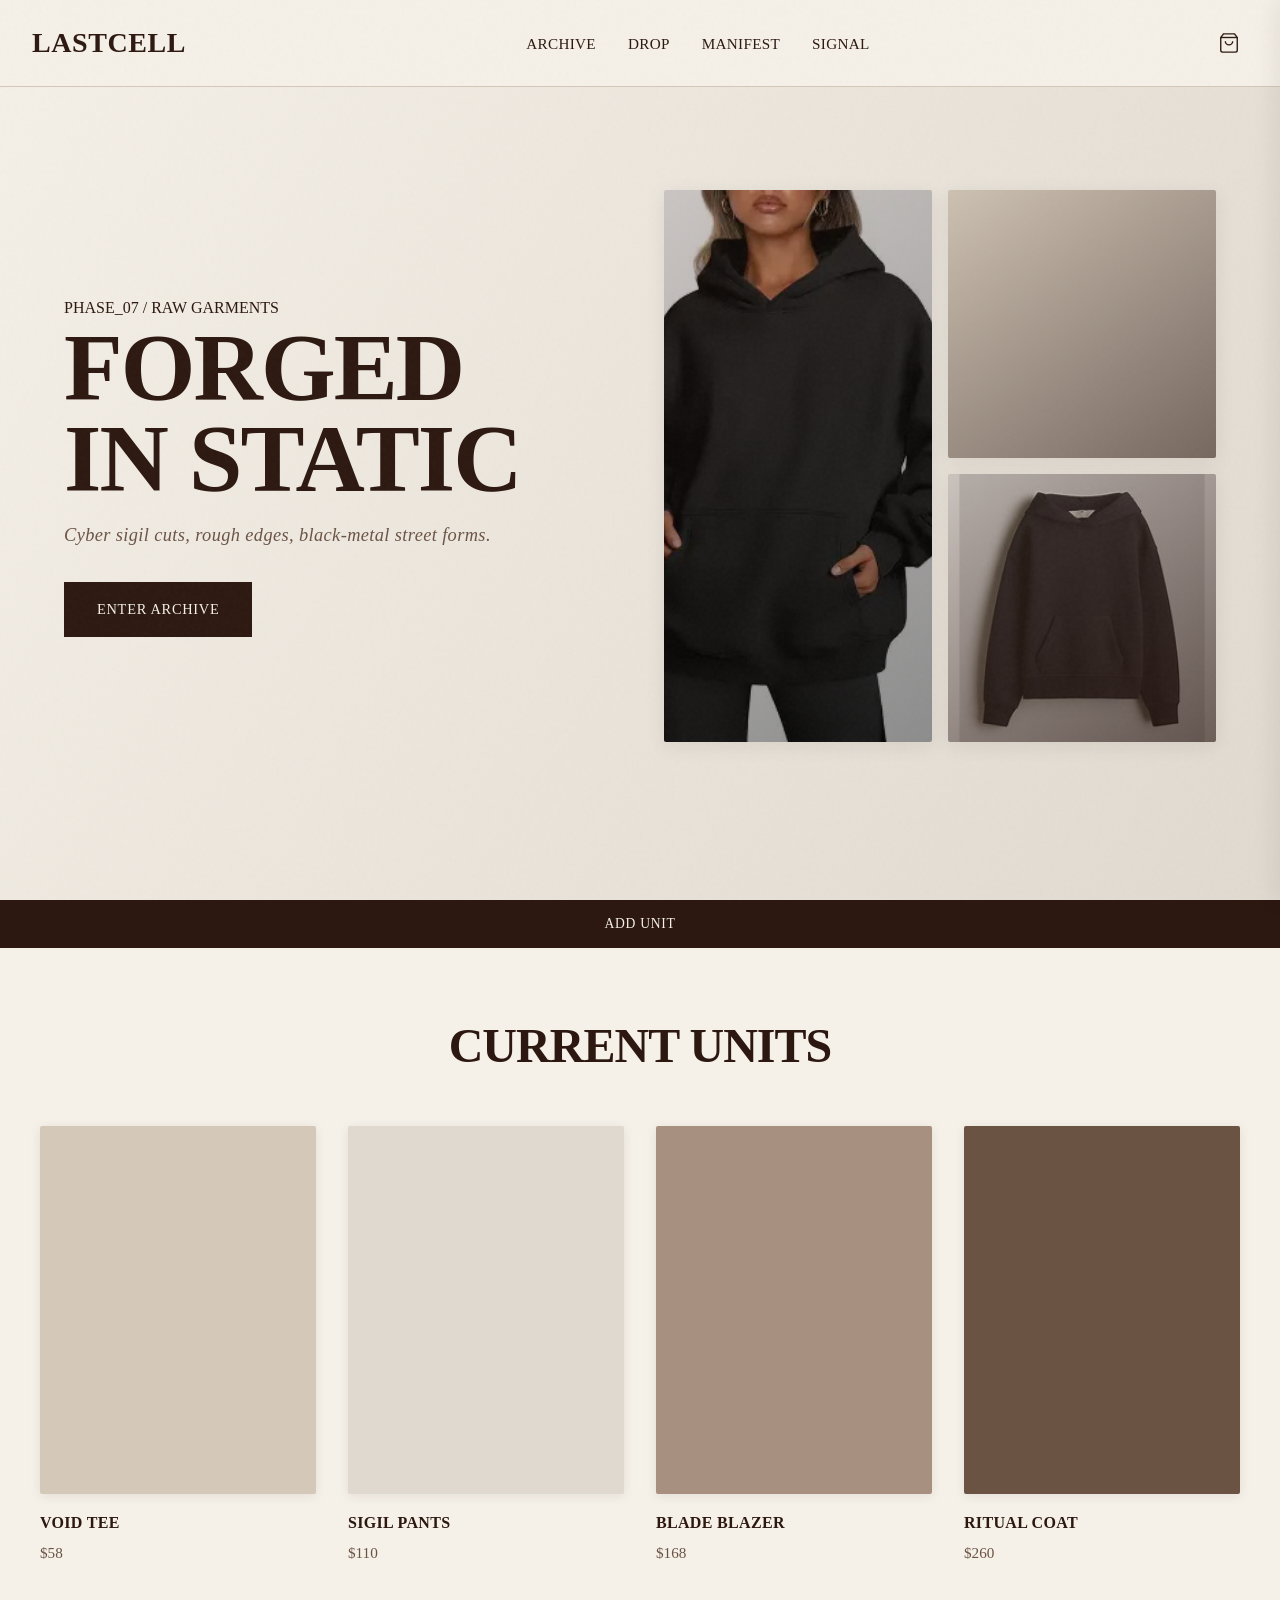
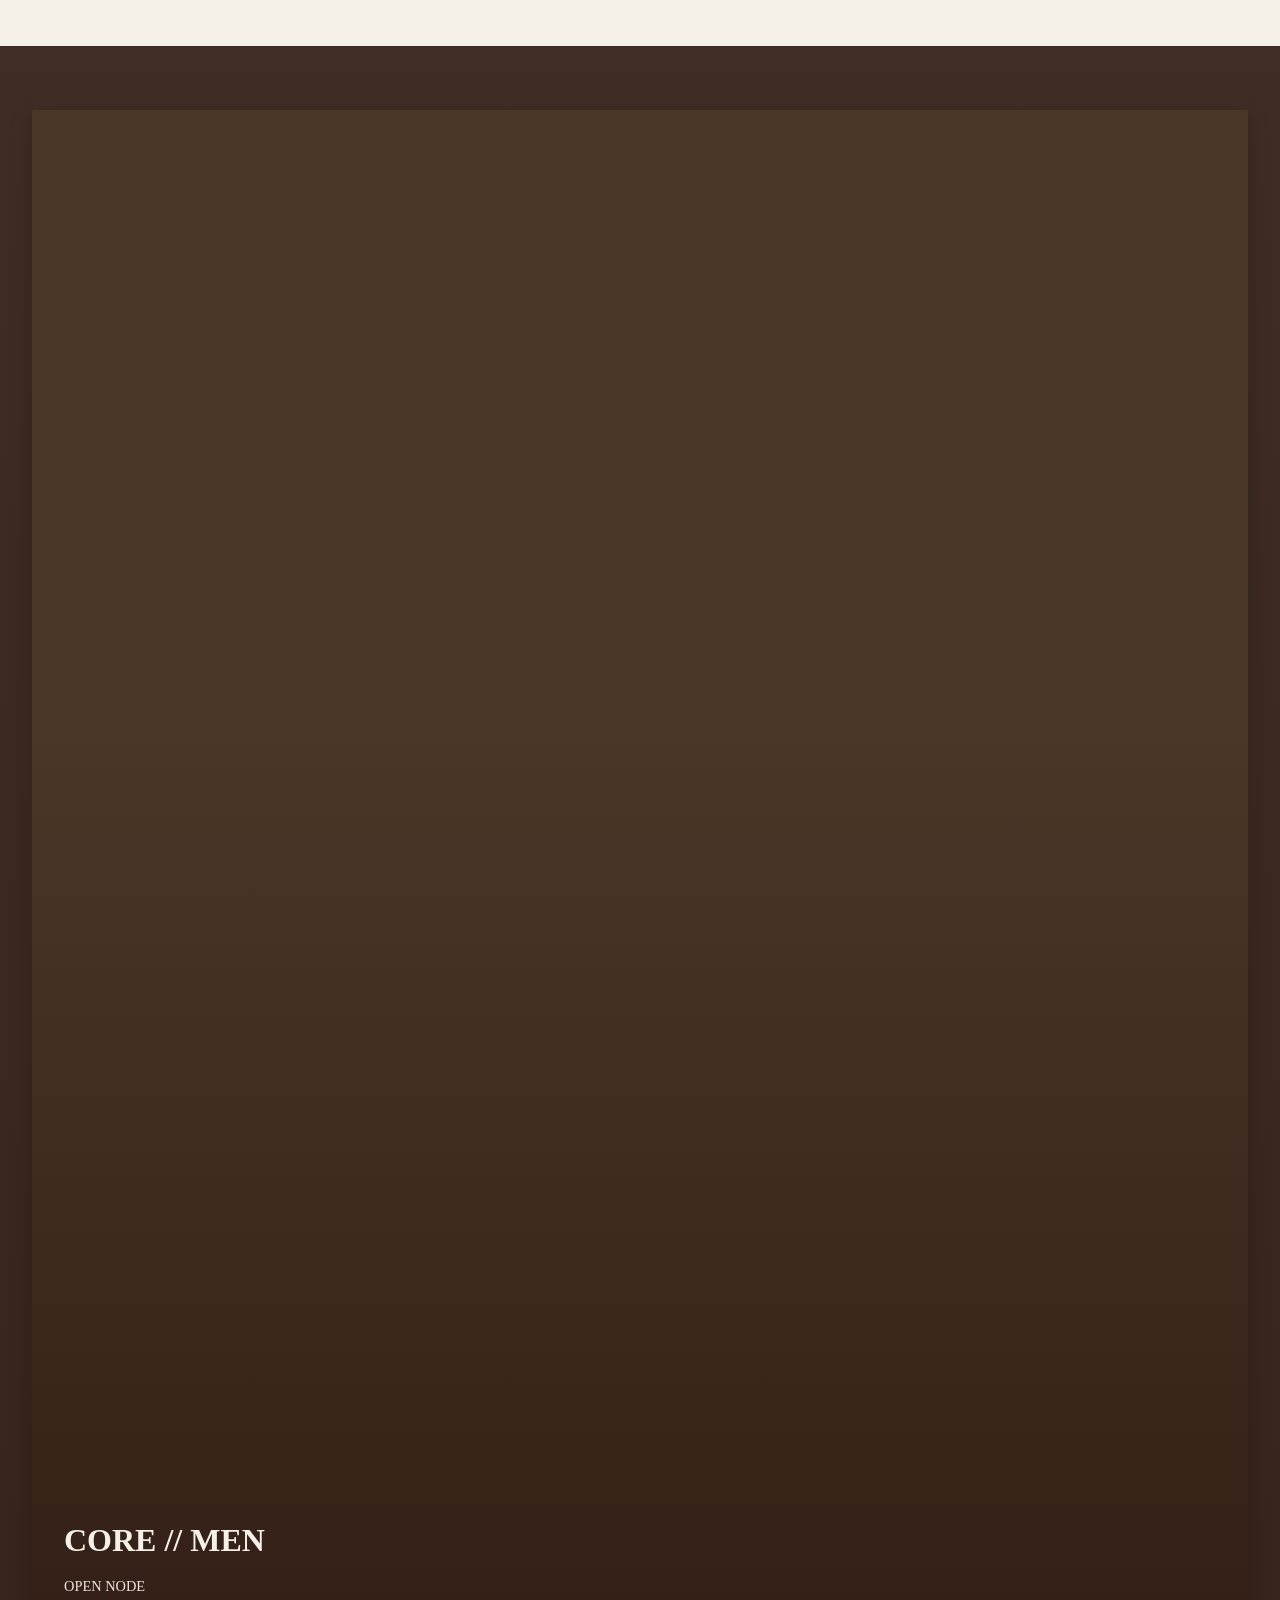
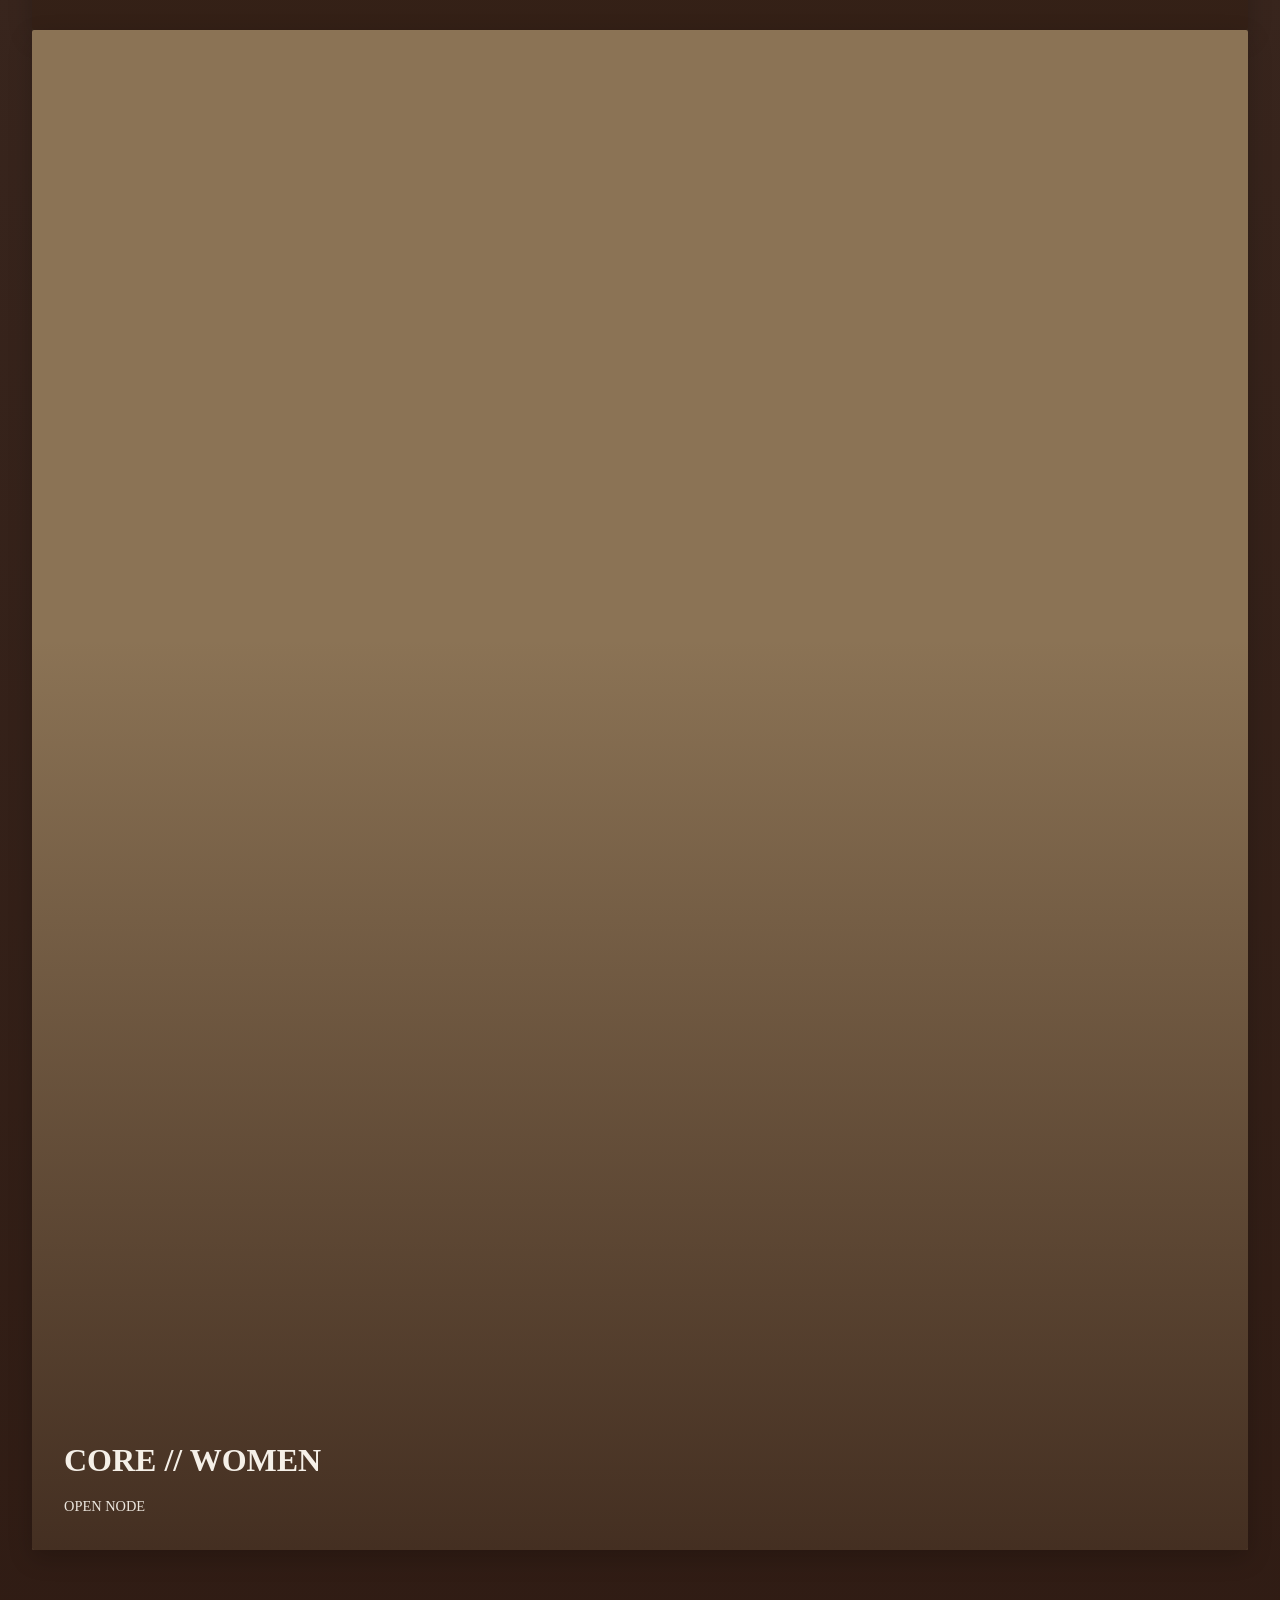
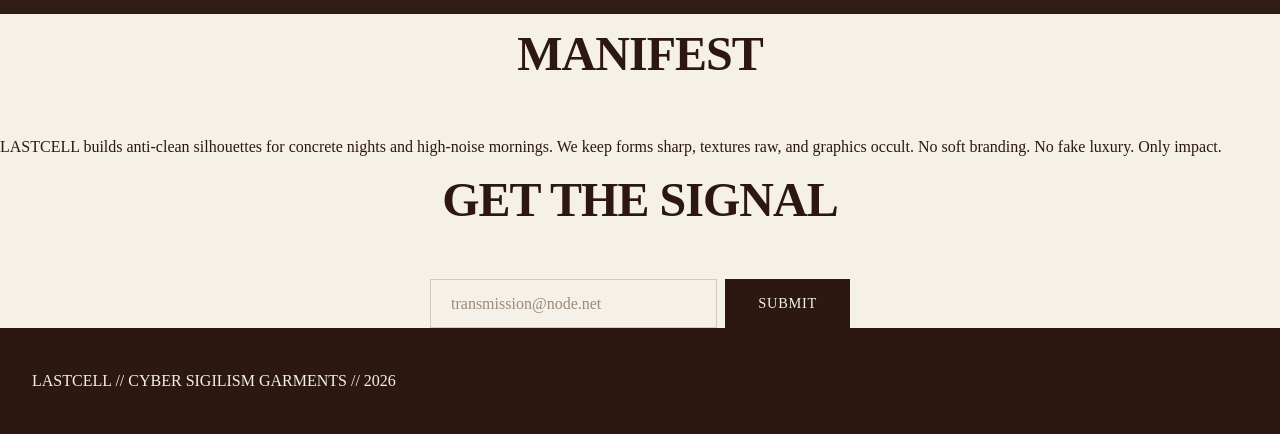
==== commit 26933229: "Update index.html" ====
--- a/index.html
+++ b/index.html
@@ -3,20 +3,21 @@
 <head>
   <meta charset="UTF-8">
   <meta name="viewport" content="width=device-width, initial-scale=1.0">
-  <title>Lastcell — Clothing Store</title>
+  <title>LASTCELL // Cyber Sigilism</title>
   <link rel="preconnect" href="https://fonts.googleapis.com">
   <link rel="preconnect" href="https://fonts.gstatic.com" crossorigin>
-  <link href="https://fonts.googleapis.com/css2?family=Cormorant+Garamond:ital,wght@0,400;0,600;1,400&family=Lora:ital,wght@0,400;0,500;0,600;1,400&display=swap" rel="stylesheet">
+  <link href="https://fonts.googleapis.com/css2?family=Space+Grotesk:wght@400;500;700&family=Syne:wght@700;800&display=swap" rel="stylesheet">
   <link rel="stylesheet" href="styles.css">
 </head>
 <body>
+  <div class="noise"></div>
   <header class="header">
-    <a href="index.html" class="logo">Lastcell</a>
+    <a href="index.html" class="logo">LASTCELL</a>
     <nav class="nav">
-      <a href="shop.html">Shop</a>
-      <a href="collections.html">Collections</a>
-      <a href="about.html">About</a>
-      <a href="contact.html">Contact</a>
+      <a href="#shop">ARCHIVE</a>
+      <a href="#drop">DROP</a>
+      <a href="#manifest">MANIFEST</a>
+      <a href="#signal">SIGNAL</a>
     </nav>
     <div class="header-actions">
       <button class="icon-btn" id="cart-btn" aria-label="Cart">
@@ -30,11 +31,12 @@
   </header>
 
   <main>
-    <section class="hero">
+    <section class="hero" id="drop">
       <div class="hero-content">
-        <h1>Lastcell</h1>
-        <p class="hero-tagline">Minimal. Timeless. Handcrafted.</p>
-        <a href="shop.html" class="btn btn-primary">Shop Now</a>
+        <p class="kicker">PHASE_07 / RAW GARMENTS</p>
+        <h1>FORGED<br>IN STATIC</h1>
+        <p class="hero-tagline">Cyber sigil cuts, rough edges, black-metal street forms.</p>
+        <a href="#shop" class="btn btn-primary">ENTER ARCHIVE</a>
       </div>
       <div class="hero-visual">
         <div class="hero-block hero-block-1"></div>
@@ -43,121 +45,90 @@
       </div>
     </section>
 
-    <section class="lookbook">
-      <h2 class="section-title">Daily Looks</h2>
-      <div class="lookbook-grid">
-        <div class="lookbook-item lookbook-1"></div>
-        <div class="lookbook-item lookbook-2"></div>
-        <div class="lookbook-item lookbook-3"></div>
-        <div class="lookbook-item lookbook-4"></div>
-      </div>
+    <section class="sigil-band">
+      <p>LASTCELL // NO POLISH // PURE SIGNAL // LASTCELL // NO POLISH // PURE SIGNAL</p>
     </section>
 
     <section class="shop" id="shop">
-      <h2 class="section-title">New Arrivals</h2>
+      <h2 class="section-title">CURRENT UNITS</h2>
       <div class="product-grid">
-        <article class="product-card" data-id="1">
-          <div class="product-image">
-            <div class="product-placeholder product-a"></div>
-            <button class="quick-add" data-name="Oversized Tee" data-price="48">Add to Cart</button>
-          </div>
+        <article class="product-card">
+          <div class="product-image product-a"></div>
           <div class="product-info">
-            <h3>Oversized Tee</h3>
-            <span class="price">$48</span>
+            <h3>VOID TEE</h3>
+            <span class="price">$58</span>
+            <button class="quick-add" data-name="VOID TEE" data-price="58">ADD UNIT</button>
           </div>
         </article>
-        <article class="product-card" data-id="2">
-          <div class="product-image">
-            <div class="product-placeholder product-b"></div>
-            <button class="quick-add" data-name="Wide Leg Trousers" data-price="92">Add to Cart</button>
-          </div>
+        <article class="product-card">
+          <div class="product-image product-b"></div>
           <div class="product-info">
-            <h3>Wide Leg Trousers</h3>
-            <span class="price">$92</span>
+            <h3>SIGIL PANTS</h3>
+            <span class="price">$110</span>
+            <button class="quick-add" data-name="SIGIL PANTS" data-price="110">ADD UNIT</button>
           </div>
         </article>
-        <article class="product-card" data-id="3">
-          <div class="product-image">
-            <div class="product-placeholder product-c"></div>
-            <button class="quick-add" data-name="Cropped Blazer" data-price="156">Add to Cart</button>
-          </div>
+        <article class="product-card">
+          <div class="product-image product-c"></div>
           <div class="product-info">
-            <h3>Cropped Blazer</h3>
-            <span class="price">$156</span>
+            <h3>BLADE BLAZER</h3>
+            <span class="price">$168</span>
+            <button class="quick-add" data-name="BLADE BLAZER" data-price="168">ADD UNIT</button>
           </div>
         </article>
-        <article class="product-card" data-id="4">
-          <div class="product-image">
-            <div class="product-placeholder product-d"></div>
-            <button class="quick-add" data-name="Wool Coat" data-price="248">Add to Cart</button>
-          </div>
+        <article class="product-card">
+          <div class="product-image product-d"></div>
           <div class="product-info">
-            <h3>Wool Coat</h3>
-            <span class="price">$248</span>
+            <h3>RITUAL COAT</h3>
+            <span class="price">$260</span>
+            <button class="quick-add" data-name="RITUAL COAT" data-price="260">ADD UNIT</button>
           </div>
         </article>
       </div>
     </section>
 
-    <section class="collections" id="collections">
-      <div class="collection-row">
-        <div class="collection-card collection-card-large">
-          <div class="collection-bg collection-men"></div>
-          <div class="collection-overlay">
-            <h3>Men</h3>
-            <a href="collections.html#men" class="link-arrow">View collection →</a>
-          </div>
+    <section class="collections">
+      <div class="collection-card collection-men">
+        <div class="collection-overlay">
+          <h3>CORE // MEN</h3>
+          <a href="#" class="link-arrow">OPEN NODE</a>
         </div>
-        <div class="collection-card">
-          <div class="collection-bg collection-women"></div>
-          <div class="collection-overlay">
-            <h3>Women</h3>
-            <a href="collections.html#women" class="link-arrow">View →</a>
-          </div>
+      </div>
+      <div class="collection-card collection-women">
+        <div class="collection-overlay">
+          <h3>CORE // WOMEN</h3>
+          <a href="#" class="link-arrow">OPEN NODE</a>
         </div>
       </div>
     </section>
 
-    <section class="about" id="about">
-      <div class="about-inner">
-        <h2 class="section-title">About Lastcell</h2>
-        <p class="about-text">We believe in fewer, better pieces. Every garment is designed to outlast trends—clean lines, natural fibres, and quality that endures. No logos. No noise. Just honest, rustic simplicity.</p>
-        <a href="about.html" class="btn btn-outline" style="margin-top: 1.5rem;">Read our story</a>
-      </div>
+    <section class="manifest" id="manifest">
+      <h2 class="section-title">MANIFEST</h2>
+      <p>LASTCELL builds anti-clean silhouettes for concrete nights and high-noise mornings. We keep forms sharp, textures raw, and graphics occult. No soft branding. No fake luxury. Only impact.</p>
     </section>
 
-    <section class="contact" id="contact">
-      <h2 class="section-title">Stay in touch</h2>
+    <section class="signal" id="signal">
+      <h2 class="section-title">GET THE SIGNAL</h2>
       <form class="newsletter-form" id="newsletter-form">
-        <input type="email" placeholder="Your email" required>
-        <button type="submit" class="btn btn-primary">Subscribe</button>
+        <input type="email" placeholder="transmission@node.net" required>
+        <button type="submit" class="btn btn-primary">SUBMIT</button>
       </form>
-      <p style="text-align: center; margin-top: 1rem;"><a href="contact.html" style="color: var(--brown-mid); text-decoration: underline;">Contact us</a></p>
     </section>
   </main>
 
   <footer class="footer">
-    <div class="footer-inner">
-      <a href="index.html" class="logo">Lastcell</a>
-      <div class="footer-links">
-        <a href="shipping.html">Shipping</a>
-        <a href="returns.html">Returns</a>
-        <a href="faq.html">FAQ</a>
-        <a href="privacy.html">Privacy</a>
-      </div>
-      <p class="copyright">© 2025 Lastcell. All rights reserved.</p>
-    </div>
+    <p>LASTCELL // CYBER SIGILISM GARMENTS // 2026</p>
   </footer>
 
   <aside class="cart-drawer" id="cart-drawer">
     <div class="cart-header">
-      <h3>Your Cart</h3>
+      <h3>CART NODE</h3>
       <button class="icon-btn close-cart" id="close-cart" aria-label="Close cart">×</button>
     </div>
     <ul class="cart-items" id="cart-items"></ul>
     <div class="cart-footer">
-      <p class="cart-total">Total: $<span id="cart-total">0</span></p>
-      <button class="btn btn-primary btn-full">Checkout</button>
+      <p class="cart-total">TOTAL: $<span id="cart-total">0</span></p>
+      <button class="btn btn-primary btn-full">CHECKOUT</button>
     </div>
   </aside>
   <div class="cart-overlay" id="cart-overlay"></div>
